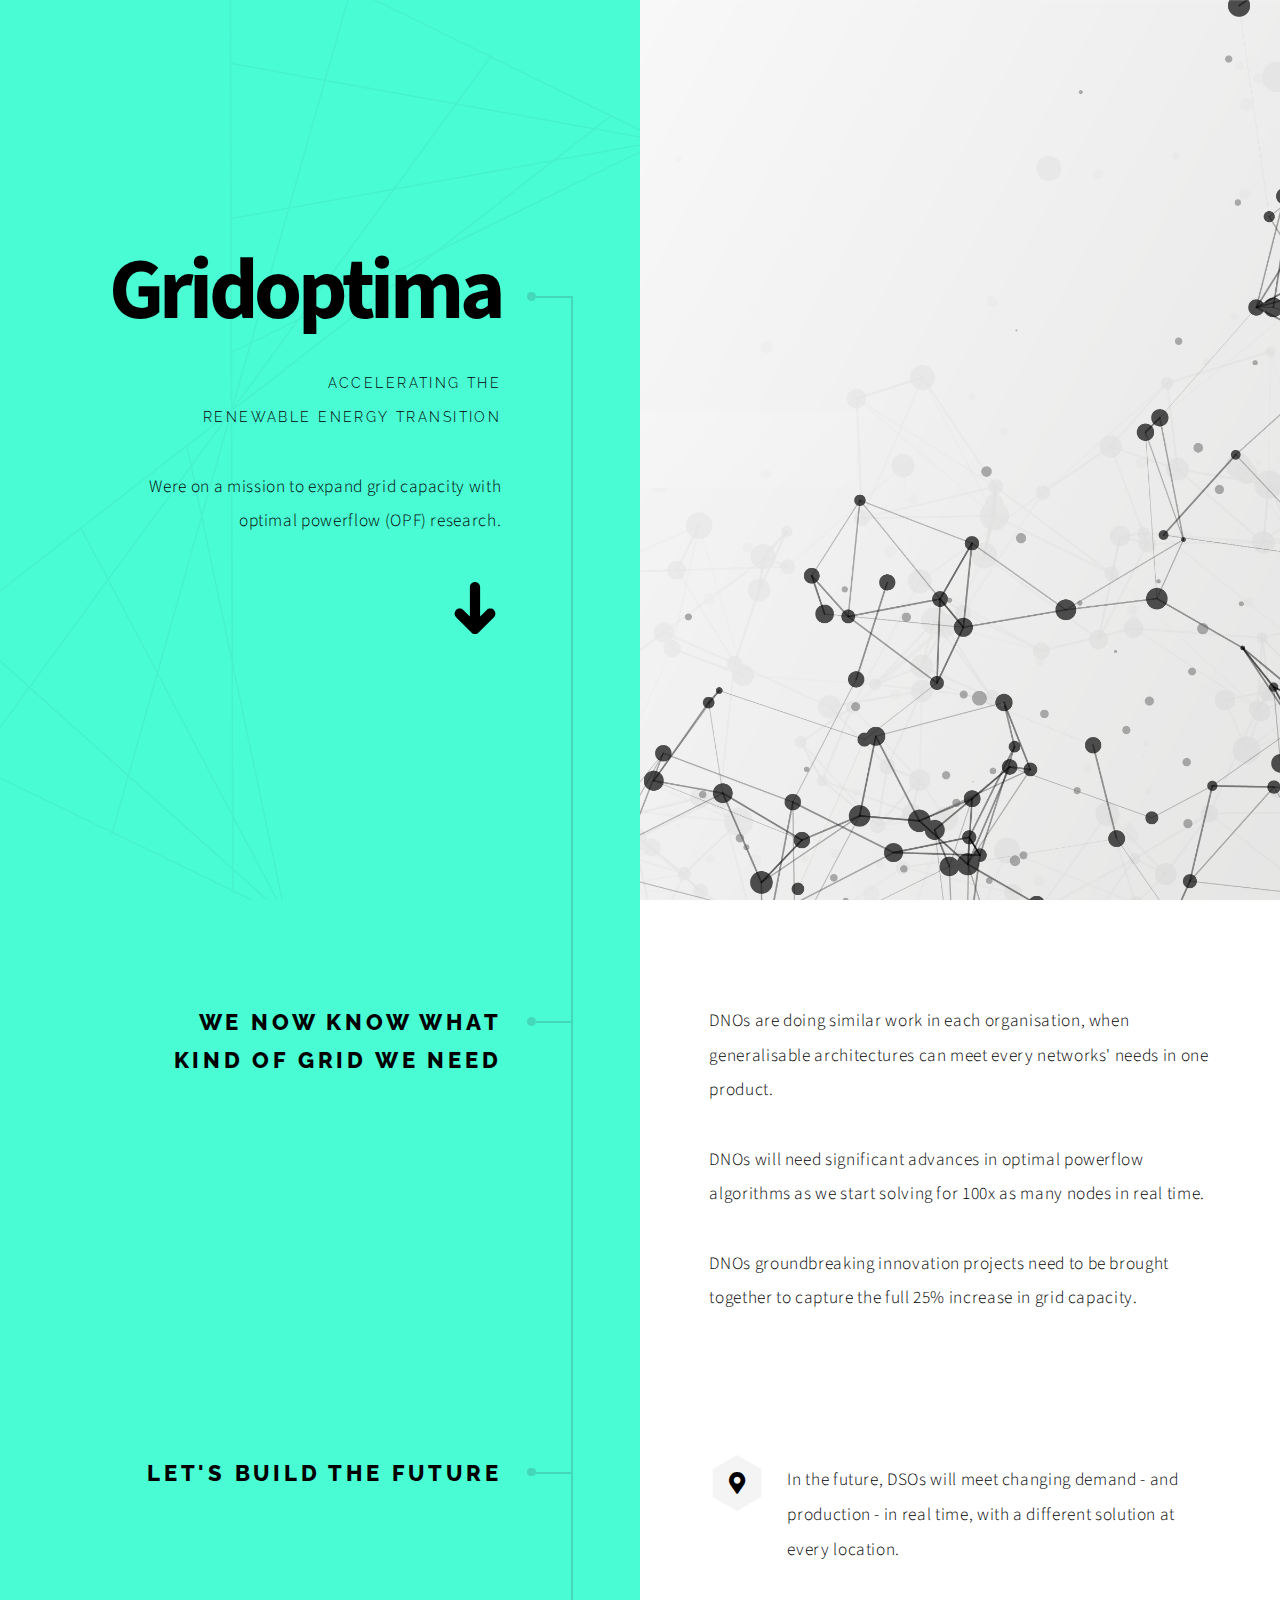
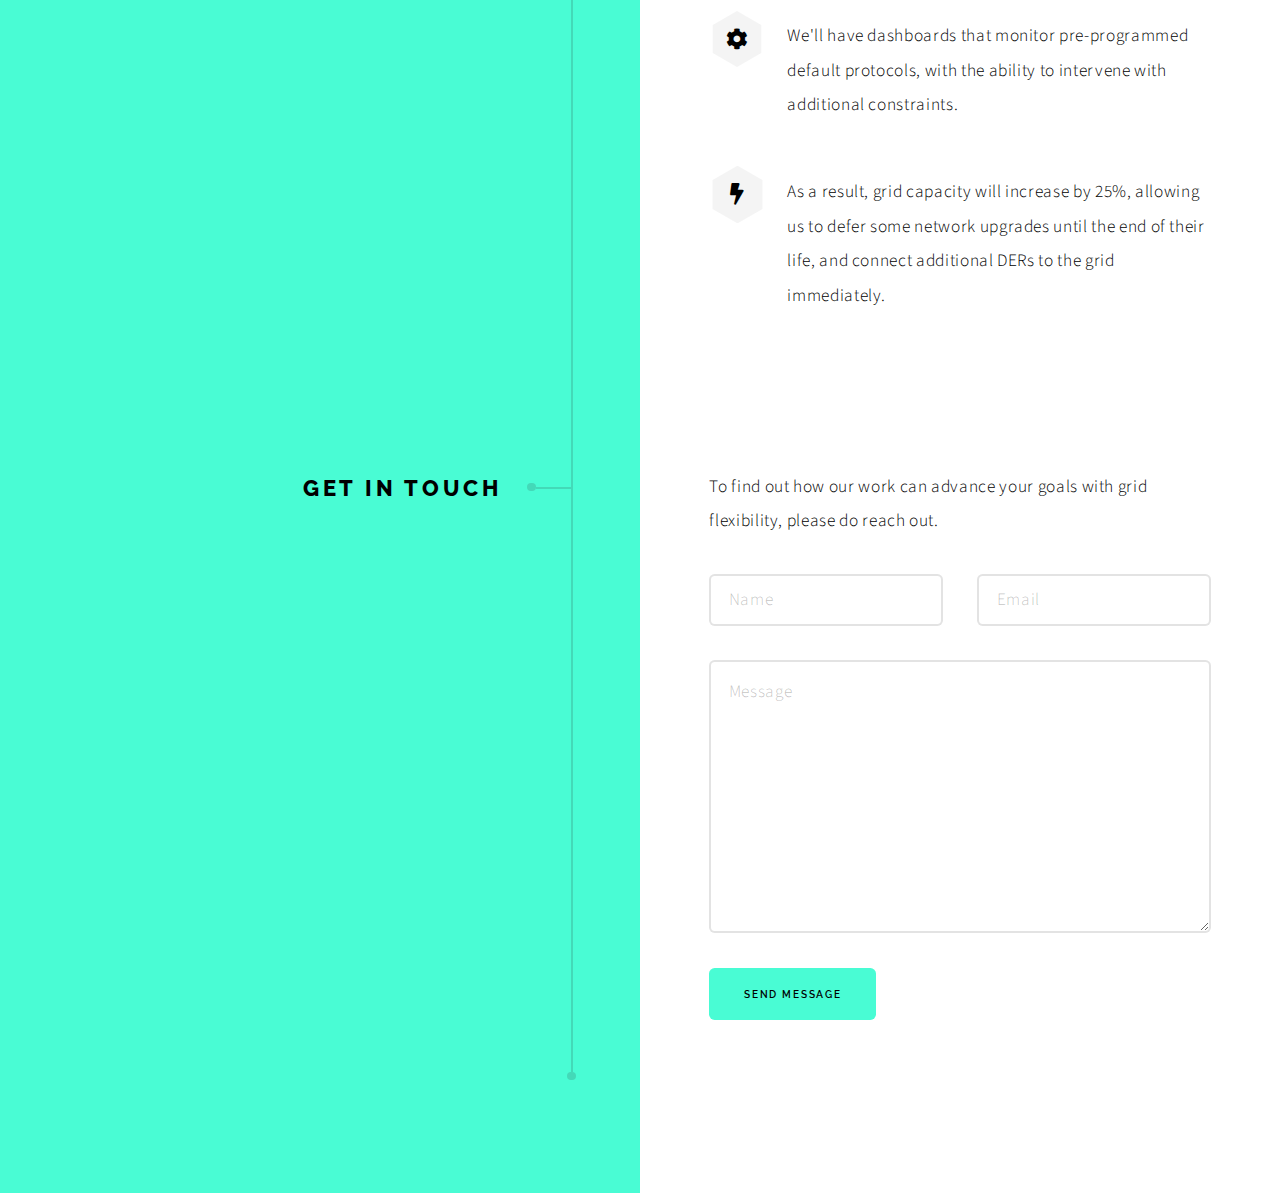
==== index.html @ 1d288859 "create the content" ====
<!DOCTYPE HTML>
<!--
	Paradigm Shift by HTML5 UP
	html5up.net | @ajlkn
	Free for personal and commercial use under the CCA 3.0 license (html5up.net/license)
-->
<html>
	<head>
		<title>Gridoptima</title>
		<meta charset="utf-8" />
		<meta name="viewport" content="width=device-width, initial-scale=1, user-scalable=no" />
		<meta name="description" content="" />
		<meta name="keywords" content="" />
		<link rel="stylesheet" href="assets/css/main.css" />
		<script type="text/javascript" src="https://livejs.com/live.js"></script>
	</head>
	<body class="is-preload">

		<!-- Wrapper -->
			<div id="wrapper">

				<!-- Intro -->
					<section class="intro">
						<header>
							<h1>Gridoptima   </h1>
							<p>Accelerating the <br/>renewable energy transition</p>
							<p>Were on a mission to expand grid capacity with optimal powerflow (OPF) research.</p>
							<ul class="actions">
								<li><a href="#first" class="arrow scrolly"><span class="label">Next</span></a></li>
							</ul>
						</header>
						<div class="content">
							<span class="image fill" data-position="center"><img src="images/header.jpg" alt="" /></span>
						</div>
					</section>

				<!-- Section -->
					<section id="first">
						<header>
							<h2>We now know what kind of grid we need</h2>
						</header>
						<div class="content">
							<p>DNOs are doing similar work in each organisation, when generalisable architectures can meet every networks' needs in one product.</p>
							<p>DNOs will need significant advances in optimal powerflow algorithms as we start solving for 100x as many nodes in real time.</p>
							<p>DNOs groundbreaking innovation projects need to be brought together to capture the full 25% increase in grid capacity.</p>
						</div>
					</section>

				<!-- Section -->
					<section>
						<header>
							<h2>Let's build the future</h2>
						</header>
						<div class="content">
							<ul class="feature-icons">
								<li class="icon solid fa-map-marker-alt" style="margin-top: 0px;">In the future, DSOs will meet changing demand - and production - in real time, with a different solution at every location.</li>
								<li class="icon solid fa-cog">We'll have dashboards that monitor pre-programmed default protocols, with the ability to intervene with additional constraints.</li>
								<li class="icon solid fa-bolt">As a result, grid capacity will increase by 25%, allowing us to defer some network upgrades until the end of their life, and connect additional DERs to the grid immediately.</li>
								
							</ul>
						</div>
					</section>

				

				<!-- Section -->
					<!-- <section>
						<header>
							<h2>Duis sed adpiscing veroeros amet</h2>
						</header>
						<div class="content">
							<p><strong>Proin tempus feugiat</strong> sed varius enim lorem ullamcorper dolore aliquam aenean ornare velit lacus, ac varius enim lorem ullamcorper dolore.</p>
							<ul class="actions">
								<li><a href="#" class="button primary large">Get Started</a></li>
								<li><a href="#" class="button large">Learn More</a></li>
							</ul>
						</div>
					</section> -->

				<!-- Elements -->
				<!--
					<section>
						<header>
							<h2>Elements</h2>
						</header>
						<div class="content">

							<section>
								<header>
									<h3>Text</h3>
								</header>
								<div class="content">
									<p>This is <b>bold</b> and this is <strong>strong</strong>. This is <i>italic</i> and this is <em>emphasized</em>.
									This is <sup>superscript</sup> text and this is <sub>subscript</sub> text.
									This is <u>underlined</u> and this is code: <code>for (;;) { ... }</code>. Finally, <a href="#">this is a link</a>.</p>
									<hr />
									<h2>Heading Level 2</h2>
									<h3>Heading Level 3</h3>
									<h4>Heading Level 4</h4>
									<h5>Heading Level 5</h5>
									<hr />
									<h5>Blockquote</h5>
									<blockquote>Fringilla nisl. Donec accumsan interdum nisi, quis tincidunt felis sagittis eget tempus euismod. Vestibulum ante ipsum primis in faucibus vestibulum. Blandit adipiscing eu felis iaculis volutpat ac adipiscing accumsan faucibus. Vestibulum ante ipsum primis in faucibus lorem ipsum dolor sit amet nullam adipiscing eu felis.</blockquote>
									<h5>Preformatted</h5>
									<pre><code>i = 0;

while (!deck.isInOrder()) {
  print 'Iteration ' + i;
  deck.shuffle();
  i++;
}

print 'Sorted in ' + i + ' iterations.';</code></pre>
								</div>
							</section>

							<section>
								<header>
									<h3>Lists</h3>
								</header>
								<div class="content">

									<h4>Unordered</h4>
									<ul>
										<li>Dolor pulvinar etiam.</li>
										<li>Sagittis adipiscing.</li>
										<li>Felis enim feugiat.</li>
									</ul>

									<h4>Alternate</h4>
									<ul class="alt">
										<li>Dolor pulvinar etiam.</li>
										<li>Sagittis adipiscing.</li>
										<li>Felis enim feugiat.</li>
									</ul>

									<h4>Ordered</h4>
									<ol>
										<li>Dolor pulvinar etiam.</li>
										<li>Etiam vel felis viverra.</li>
										<li>Felis enim feugiat.</li>
										<li>Dolor pulvinar etiam.</li>
										<li>Etiam vel felis lorem.</li>
										<li>Felis enim et feugiat.</li>
									</ol>
									<h4>Icons</h4>
									<ul class="icons">
										<li><a href="#" class="icon brands fa-twitter"><span class="label">Twitter</span></a></li>
										<li><a href="#" class="icon brands fa-facebook-f"><span class="label">Facebook</span></a></li>
										<li><a href="#" class="icon brands fa-instagram"><span class="label">Instagram</span></a></li>
										<li><a href="#" class="icon brands fa-github"><span class="label">Github</span></a></li>
									</ul>

									<h4>Actions</h4>
									<ul class="actions">
										<li><a href="#" class="button primary">Default</a></li>
										<li><a href="#" class="button">Default</a></li>
									</ul>
									<ul class="actions stacked">
										<li><a href="#" class="button primary">Default</a></li>
										<li><a href="#" class="button">Default</a></li>
									</ul>
								</div>
							</section>

							<section>
								<header>
									<h3>Table</h3>
								</header>
								<div class="content">
									<h4>Default</h4>
									<div class="table-wrapper">
										<table>
											<thead>
												<tr>
													<th>Name</th>
													<th>Description</th>
													<th>Price</th>
												</tr>
											</thead>
											<tbody>
												<tr>
													<td>Item One</td>
													<td>Ante turpis integer aliquet porttitor.</td>
													<td>29.99</td>
												</tr>
												<tr>
													<td>Item Two</td>
													<td>Vis ac commodo adipiscing arcu aliquet.</td>
													<td>19.99</td>
												</tr>
												<tr>
													<td>Item Three</td>
													<td> Morbi faucibus arcu accumsan lorem.</td>
													<td>29.99</td>
												</tr>
												<tr>
													<td>Item Four</td>
													<td>Vitae integer tempus condimentum.</td>
													<td>19.99</td>
												</tr>
												<tr>
													<td>Item Five</td>
													<td>Ante turpis integer aliquet porttitor.</td>
													<td>29.99</td>
												</tr>
											</tbody>
											<tfoot>
												<tr>
													<td colspan="2"></td>
													<td>100.00</td>
												</tr>
											</tfoot>
										</table>
									</div>

									<h4>Alternate</h4>
									<div class="table-wrapper">
										<table class="alt">
											<thead>
												<tr>
													<th>Name</th>
													<th>Description</th>
													<th>Price</th>
												</tr>
											</thead>
											<tbody>
												<tr>
													<td>Item One</td>
													<td>Ante turpis integer aliquet porttitor.</td>
													<td>29.99</td>
												</tr>
												<tr>
													<td>Item Two</td>
													<td>Vis ac commodo adipiscing arcu aliquet.</td>
													<td>19.99</td>
												</tr>
												<tr>
													<td>Item Three</td>
													<td> Morbi faucibus arcu accumsan lorem.</td>
													<td>29.99</td>
												</tr>
												<tr>
													<td>Item Four</td>
													<td>Vitae integer tempus condimentum.</td>
													<td>19.99</td>
												</tr>
												<tr>
													<td>Item Five</td>
													<td>Ante turpis integer aliquet porttitor.</td>
													<td>29.99</td>
												</tr>
											</tbody>
											<tfoot>
												<tr>
													<td colspan="2"></td>
													<td>100.00</td>
												</tr>
											</tfoot>
										</table>
									</div>
								</div>
							</section>

							<section>
								<header>
									<h3>Buttons</h3>
								</header>
								<div class="content">
									<ul class="actions">
										<li><a href="#" class="button primary">Primary</a></li>
										<li><a href="#" class="button">Default</a></li>
									</ul>
									<ul class="actions">
										<li><a href="#" class="button large">Large</a></li>
										<li><a href="#" class="button">Default</a></li>
										<li><a href="#" class="button small">Small</a></li>
									</ul>
									<ul class="actions">
										<li><a href="#" class="button primary icon solid fa-download">Icon</a></li>
										<li><a href="#" class="button icon solid fa-download">Icon</a></li>
									</ul>
									<ul class="actions">
										<li><span class="button primary disabled">Disabled</span></li>
										<li><span class="button disabled">Disabled</span></li>
									</ul>
								</div>
							</section>

							<section>
								<header>
									<h3>Form</h3>
								</header>
								<div class="content">
									<form method="post" action="#">
										<div class="fields">
											<div class="field half">
												<label for="demo-name">Name</label>
												<input type="text" name="demo-name" id="demo-name" value="" placeholder="Jane Doe" />
											</div>
											<div class="field half">
												<label for="demo-email">Email</label>
												<input type="email" name="demo-email" id="demo-email" value="" placeholder="jane@untitled.tld" />
											</div>
											<div class="field">
												<label for="demo-category">Category</label>
												<select name="demo-category" id="demo-category">
													<option value="">-</option>
													<option value="1">Manufacturing</option>
													<option value="1">Shipping</option>
													<option value="1">Administration</option>
													<option value="1">Human Resources</option>
												</select>
											</div>
											<div class="field half">
												<input type="radio" id="demo-priority-low" name="demo-priority" checked>
												<label for="demo-priority-low">Low</label>
											</div>
											<div class="field half">
												<input type="radio" id="demo-priority-high" name="demo-priority">
												<label for="demo-priority-high">High</label>
											</div>
											<div class="field half">
												<input type="checkbox" id="demo-copy" name="demo-copy">
												<label for="demo-copy">Email me a copy</label>
											</div>
											<div class="field half">
												<input type="checkbox" id="demo-human" name="demo-human" checked>
												<label for="demo-human">Not a robot</label>
											</div>
											<div class="field">
												<label for="demo-message">Message</label>
												<textarea name="demo-message" id="demo-message" placeholder="Enter your message" rows="6"></textarea>
											</div>
										</div>
										<ul class="actions">
											<li><input type="submit" value="Send Message" class="primary" /></li>
											<li><input type="reset" value="Reset" /></li>
										</ul>
									</form>
								</div>
							</section>

						</div>
					</section>
				-->

				<!-- Section -->
					<section>
						<header>
							<h2>Get in touch</h2>
						</header>
						<div class="content">
							<p>To find out how our work can advance your goals with grid flexibility, please do reach out.</p>
							<form>
								<div class="fields">
									<div class="field half">
										<input type="text" name="name" id="name" placeholder="Name" />
									</div>
									<div class="field half">
										<input type="email" name="email" id="email" placeholder="Email" />
									</div>
									<div class="field">
										<textarea name="message" id="message" placeholder="Message" rows="7"></textarea>
									</div>
								</div>
								<ul class="actions">
									<li><input type="submit" value="Send Message" class="button primary" /></li>
								</ul>
							</form>
						</div>
						<footer>
							<ul class="items">
								<!-- <li>
									<h3>Email</h3>
									<a href="mailto:jerome@gridoptima.co.uk">jerome@gridoptima.co.uk</a>
								</li> -->
								<li>
									<!-- <h3>Elsewhere</h3>
									<ul class="icons"> -->
										<!-- <li><a href="#" class="icon brands fa-twitter"><span class="label">Twitter</span></a></li>
										<li><a href="#" class="icon brands fa-facebook-f"><span class="label">Facebook</span></a></li>
										<li><a href="#" class="icon brands fa-instagram"><span class="label">Instagram</span></a></li> -->
										<!-- <li><a href="#" class="icon brands fa-linkedin-in"><span class="label">LinkedIn</span></a></li>
										<li><a href="#" class="icon brands fa-github"><span class="label">GitHub</span></a></li> -->
										<!-- <li><a href="#" class="icon brands fa-codepen"><span class="label">Codepen</span></a></li> -->
									</ul>
								</li>
							</ul>
						</footer>
					</section>

				<!-- Copyright -->
					<!-- <div class="copyright">&copy; Untitled. All rights reserved. Design: <a href="https://html5up.net">HTML5 UP</a>.</div> -->

			</div>

		<!-- Scripts -->
			<script src="assets/js/jquery.min.js"></script>
			<script src="assets/js/jquery.scrolly.min.js"></script>
			<script src="assets/js/browser.min.js"></script>
			<script src="assets/js/breakpoints.min.js"></script>
			<script src="assets/js/util.js"></script>
			<script src="assets/js/main.js"></script>

	</body>
</html>
---- assets/css/main.css ----
@import url(fontawesome-all.min.css);
@import url("https://fonts.googleapis.com/css?family=Source+Sans+Pro:300,600,700,300i,600i,700i|Raleway:600,800");

/*
	Paradigm Shift by HTML5 UP
	html5up.net | @ajlkn
	Free for personal and commercial use under the CCA 3.0 license (html5up.net/license)
*/

html, body, div, span, applet, object,
iframe, h1, h2, h3, h4, h5, h6, p, blockquote,
pre, a, abbr, acronym, address, big, cite,
code, del, dfn, em, img, ins, kbd, q, s, samp,
small, strike, strong, sub, sup, tt, var, b,
u, i, center, dl, dt, dd, ol, ul, li, fieldset,
form, label, legend, table, caption, tbody,
tfoot, thead, tr, th, td, article, aside,
canvas, details, embed, figure, figcaption,
footer, header, hgroup, menu, nav, output, ruby,
section, summary, time, mark, audio, video {
	margin: 0;
	padding: 0;
	border: 0;
	font-size: 100%;
	font: inherit;
	vertical-align: baseline;}

article, aside, details, figcaption, figure,
footer, header, hgroup, menu, nav, section {
	display: block;}

body {
	line-height: 1;
}

ol, ul {
	list-style: none;
}

blockquote, q {
	quotes: none;
}

	blockquote:before, blockquote:after, q:before, q:after {
		content: '';
		content: none;
	}

table {
	border-collapse: collapse;
	border-spacing: 0;
}

body {
	-webkit-text-size-adjust: none;
}

mark {
	background-color: transparent;
	color: inherit;
}

input::-moz-focus-inner {
	border: 0;
	padding: 0;
}

input, select, textarea {
	-moz-appearance: none;
	-webkit-appearance: none;
	-ms-appearance: none;
	appearance: none;
}

/* Basic */

	@-ms-viewport {
		width: device-width;
	}

	body {
		-ms-overflow-style: scrollbar;
	}

	@media screen and (max-width: 480px) {

		html, body {
			min-width: 320px;
		}

	}

	html {
		box-sizing: border-box;
	}

	*, *:before, *:after {
		box-sizing: inherit;
	}

	html {
		overflow-x: hidden;
	}

	body {
		background: #ffffff;
		overflow-x: hidden;
	}

		body.is-preload *, body.is-preload *:before, body.is-preload *:after {
			-moz-animation: none !important;
			-webkit-animation: none !important;
			-ms-animation: none !important;
			animation: none !important;
			-moz-transition: none !important;
			-webkit-transition: none !important;
			-ms-transition: none !important;
			transition: none !important;
		}

/* Typography */

	html {
		font-size: 18pt;
	}

		@media screen and (max-width: 1920px) {

			html {
				font-size: 13pt;
			}

		}

		@media screen and (max-width: 1152px) {

			html {
				font-size: 14pt;
			}

		}

		@media screen and (max-width: 736px) {

			html {
				font-size: 12pt;
			}

		}

		@media screen and (max-width: 480px) {

			html {
				font-size: 11pt;
			}

		}

	body {
		background-color: #ffffff;
		color: #000000;
	}

	body, input, select, textarea {
		color: #000000;
		font-family: "Source Sans Pro", Helvetica, sans-serif;
		font-size: 1rem;
		font-weight: 300;
		letter-spacing: 0.0375em;
		line-height: 2;
	}

	a {
		-moz-transition: border-bottom-color 0.25s ease-in-out;
		-webkit-transition: border-bottom-color 0.25s ease-in-out;
		-ms-transition: border-bottom-color 0.25s ease-in-out;
		transition: border-bottom-color 0.25s ease-in-out;
		text-decoration: none;
		color: #000000;
		border-bottom: dotted 1px;
	}

		a:hover {
			text-decoration: none;
			border-bottom-color: transparent;
		}

	strong, b {
		font-weight: 600;
		color: #000000;
	}

	em, i {
		font-style: italic;
	}

	p {
		margin: 0 0 2rem 0;
	}

	h1, h2, h3, h4, h5, h6 {
		color: #000000;
		font-family: "Raleway", Helvetica, sans-serif;
		font-weight: 600;
		letter-spacing: 0.175em;
		line-height: 1.75;
		margin: 0 0 1.5rem 0;
		text-transform: uppercase;
	}

		h1 a, h2 a, h3 a, h4 a, h5 a, h6 a {
			color: inherit;
			text-decoration: none;
		}

	h1 {
		font-family: "Source Sans Pro", Helvetica, sans-serif;
		font-size: 5rem;
		font-weight: 700;
		letter-spacing: -0.05em;
		line-height: 1.1;
		margin: 0 0 1.5rem 0;
		text-transform: none;
	}

	h2 {
		font-size: 1.25rem;
		font-weight: 800;
		margin: 0 0 2rem 0;
	}

	h3 {
		font-size: 0.875rem;
	}

	h4 {
		font-size: 0.875rem;
	}

	h5 {
		font-size: 0.75rem;
	}

	h6 {
		font-size: 0.625rem;
	}

	@media screen and (max-width: 736px) {

		h1 {
			font-size: 4.5rem;
			line-height: 1.1;
		}

		h2 {
			font-size: 1.25rem;
			line-height: 1.7;
		}

		h3 {
			font-size: 0.9rem;
		}

		h4 {
			font-size: 0.75rem;
		}

		h5 {
			font-size: 0.675rem;
		}

	}

	@media screen and (max-width: 360px) {

		h1 {
			font-size: 3.75rem;
		}

		h2 {
			font-size: 1.125rem;
		}

		h3 {
			font-size: 0.8rem;
		}

		h4 {
			font-size: 0.675rem;
		}

		h5 {
			font-size: 0.675rem;
		}

	}

	sub {
		font-size: 0.8rem;
		position: relative;
		top: 0.5rem;
	}

	sup {
		font-size: 0.8rem;
		position: relative;
		top: -0.5rem;
	}

	blockquote {
		border-left: solid 0.5rem rgba(144, 144, 144, 0.25);
		font-style: italic;
		margin: 0 0 2rem 0;
		padding: 1rem 0 1rem 2rem;
	}

	code {
		background: rgba(144, 144, 144, 0.1);
		border-radius: 0.325rem;
		font-family: "Courier New", monospace;
		font-size: 0.9rem;
		margin: 0 0.25rem;
		padding: 0.25rem 0.65rem;
	}

	pre {
		-webkit-overflow-scrolling: touch;
		font-family: "Courier New", monospace;
		font-size: 0.9rem;
		margin: 0 0 2rem 0;
		width: 100%;
	}

		pre code {
			display: block;
			line-height: 1.75;
			padding: 1rem 1.5rem;
			overflow-x: auto;
		}

	hr {
		border: 0;
		border-bottom: solid 2px rgba(144, 144, 144, 0.25);
		margin: 3rem 0;
	}

		hr.major {
			margin: 5rem 0;
		}

		@media screen and (max-width: 736px) {

			hr.major {
				margin: 3rem 0;
			}

		}

/* Row */

	.row {
		display: flex;
		flex-wrap: wrap;
		box-sizing: border-box;
		align-items: stretch;
	}

		.row > * {
			box-sizing: border-box;
		}

		.row.gtr-uniform > * > :last-child {
			margin-bottom: 0;
		}

		.row.aln-left {
			justify-content: flex-start;
		}

		.row.aln-center {
			justify-content: center;
		}

		.row.aln-right {
			justify-content: flex-end;
		}

		.row.aln-top {
			align-items: flex-start;
		}

		.row.aln-middle {
			align-items: center;
		}

		.row.aln-bottom {
			align-items: flex-end;
		}

		.row > .imp {
			order: -1;
		}

		.row > .col-1 {
			width: 8.33333%;
		}

		.row > .off-1 {
			margin-left: 8.33333%;
		}

		.row > .col-2 {
			width: 16.66667%;
		}

		.row > .off-2 {
			margin-left: 16.66667%;
		}

		.row > .col-3 {
			width: 25%;
		}

		.row > .off-3 {
			margin-left: 25%;
		}

		.row > .col-4 {
			width: 33.33333%;
		}

		.row > .off-4 {
			margin-left: 33.33333%;
		}

		.row > .col-5 {
			width: 41.66667%;
		}

		.row > .off-5 {
			margin-left: 41.66667%;
		}

		.row > .col-6 {
			width: 50%;
		}

		.row > .off-6 {
			margin-left: 50%;
		}

		.row > .col-7 {
			width: 58.33333%;
		}

		.row > .off-7 {
			margin-left: 58.33333%;
		}

		.row > .col-8 {
			width: 66.66667%;
		}

		.row > .off-8 {
			margin-left: 66.66667%;
		}

		.row > .col-9 {
			width: 75%;
		}

		.row > .off-9 {
			margin-left: 75%;
		}

		.row > .col-10 {
			width: 83.33333%;
		}

		.row > .off-10 {
			margin-left: 83.33333%;
		}

		.row > .col-11 {
			width: 91.66667%;
		}

		.row > .off-11 {
			margin-left: 91.66667%;
		}

		.row > .col-12 {
			width: 100%;
		}

		.row > .off-12 {
			margin-left: 100%;
		}

		.row.gtr-0 {
			margin-top: 0;
			margin-left: 0rem;
		}

			.row.gtr-0 > * {
				padding: 0 0 0 0rem;
			}

			.row.gtr-0.gtr-uniform {
				margin-top: 0rem;
			}

				.row.gtr-0.gtr-uniform > * {
					padding-top: 0rem;
				}

		.row.gtr-25 {
			margin-top: 0;
			margin-left: -0.5rem;
		}

			.row.gtr-25 > * {
				padding: 0 0 0 0.5rem;
			}

			.row.gtr-25.gtr-uniform {
				margin-top: -0.5rem;
			}

				.row.gtr-25.gtr-uniform > * {
					padding-top: 0.5rem;
				}

		.row.gtr-50 {
			margin-top: 0;
			margin-left: -1rem;
		}

			.row.gtr-50 > * {
				padding: 0 0 0 1rem;
			}

			.row.gtr-50.gtr-uniform {
				margin-top: -1rem;
			}

				.row.gtr-50.gtr-uniform > * {
					padding-top: 1rem;
				}

		.row {
			margin-top: 0;
			margin-left: -2rem;
		}

			.row > * {
				padding: 0 0 0 2rem;
			}

			.row.gtr-uniform {
				margin-top: -2rem;
			}

				.row.gtr-uniform > * {
					padding-top: 2rem;
				}

		.row.gtr-150 {
			margin-top: 0;
			margin-left: -3rem;
		}

			.row.gtr-150 > * {
				padding: 0 0 0 3rem;
			}

			.row.gtr-150.gtr-uniform {
				margin-top: -3rem;
			}

				.row.gtr-150.gtr-uniform > * {
					padding-top: 3rem;
				}

		.row.gtr-200 {
			margin-top: 0;
			margin-left: -4rem;
		}

			.row.gtr-200 > * {
				padding: 0 0 0 4rem;
			}

			.row.gtr-200.gtr-uniform {
				margin-top: -4rem;
			}

				.row.gtr-200.gtr-uniform > * {
					padding-top: 4rem;
				}

		@media screen and (max-width: 1920px) {

			.row {
				display: flex;
				flex-wrap: wrap;
				box-sizing: border-box;
				align-items: stretch;
			}

				.row > * {
					box-sizing: border-box;
				}

				.row.gtr-uniform > * > :last-child {
					margin-bottom: 0;
				}

				.row.aln-left {
					justify-content: flex-start;
				}

				.row.aln-center {
					justify-content: center;
				}

				.row.aln-right {
					justify-content: flex-end;
				}

				.row.aln-top {
					align-items: flex-start;
				}

				.row.aln-middle {
					align-items: center;
				}

				.row.aln-bottom {
					align-items: flex-end;
				}

				.row > .imp-xlarge {
					order: -1;
				}

				.row > .col-1-xlarge {
					width: 8.33333%;
				}

				.row > .off-1-xlarge {
					margin-left: 8.33333%;
				}

				.row > .col-2-xlarge {
					width: 16.66667%;
				}

				.row > .off-2-xlarge {
					margin-left: 16.66667%;
				}

				.row > .col-3-xlarge {
					width: 25%;
				}

				.row > .off-3-xlarge {
					margin-left: 25%;
				}

				.row > .col-4-xlarge {
					width: 33.33333%;
				}

				.row > .off-4-xlarge {
					margin-left: 33.33333%;
				}

				.row > .col-5-xlarge {
					width: 41.66667%;
				}

				.row > .off-5-xlarge {
					margin-left: 41.66667%;
				}

				.row > .col-6-xlarge {
					width: 50%;
				}

				.row > .off-6-xlarge {
					margin-left: 50%;
				}

				.row > .col-7-xlarge {
					width: 58.33333%;
				}

				.row > .off-7-xlarge {
					margin-left: 58.33333%;
				}

				.row > .col-8-xlarge {
					width: 66.66667%;
				}

				.row > .off-8-xlarge {
					margin-left: 66.66667%;
				}

				.row > .col-9-xlarge {
					width: 75%;
				}

				.row > .off-9-xlarge {
					margin-left: 75%;
				}

				.row > .col-10-xlarge {
					width: 83.33333%;
				}

				.row > .off-10-xlarge {
					margin-left: 83.33333%;
				}

				.row > .col-11-xlarge {
					width: 91.66667%;
				}

				.row > .off-11-xlarge {
					margin-left: 91.66667%;
				}

				.row > .col-12-xlarge {
					width: 100%;
				}

				.row > .off-12-xlarge {
					margin-left: 100%;
				}

				.row.gtr-0 {
					margin-top: 0;
					margin-left: 0rem;
				}

					.row.gtr-0 > * {
						padding: 0 0 0 0rem;
					}

					.row.gtr-0.gtr-uniform {
						margin-top: 0rem;
					}

						.row.gtr-0.gtr-uniform > * {
							padding-top: 0rem;
						}

				.row.gtr-25 {
					margin-top: 0;
					margin-left: -0.5rem;
				}

					.row.gtr-25 > * {
						padding: 0 0 0 0.5rem;
					}

					.row.gtr-25.gtr-uniform {
						margin-top: -0.5rem;
					}

						.row.gtr-25.gtr-uniform > * {
							padding-top: 0.5rem;
						}

				.row.gtr-50 {
					margin-top: 0;
					margin-left: -1rem;
				}

					.row.gtr-50 > * {
						padding: 0 0 0 1rem;
					}

					.row.gtr-50.gtr-uniform {
						margin-top: -1rem;
					}

						.row.gtr-50.gtr-uniform > * {
							padding-top: 1rem;
						}

				.row {
					margin-top: 0;
					margin-left: -2rem;
				}

					.row > * {
						padding: 0 0 0 2rem;
					}

					.row.gtr-uniform {
						margin-top: -2rem;
					}

						.row.gtr-uniform > * {
							padding-top: 2rem;
						}

				.row.gtr-150 {
					margin-top: 0;
					margin-left: -3rem;
				}

					.row.gtr-150 > * {
						padding: 0 0 0 3rem;
					}

					.row.gtr-150.gtr-uniform {
						margin-top: -3rem;
					}

						.row.gtr-150.gtr-uniform > * {
							padding-top: 3rem;
						}

				.row.gtr-200 {
					margin-top: 0;
					margin-left: -4rem;
				}

					.row.gtr-200 > * {
						padding: 0 0 0 4rem;
					}

					.row.gtr-200.gtr-uniform {
						margin-top: -4rem;
					}

						.row.gtr-200.gtr-uniform > * {
							padding-top: 4rem;
						}

		}

		@media screen and (max-width: 1280px) {

			.row {
				display: flex;
				flex-wrap: wrap;
				box-sizing: border-box;
				align-items: stretch;
			}

				.row > * {
					box-sizing: border-box;
				}

				.row.gtr-uniform > * > :last-child {
					margin-bottom: 0;
				}

				.row.aln-left {
					justify-content: flex-start;
				}

				.row.aln-center {
					justify-content: center;
				}

				.row.aln-right {
					justify-content: flex-end;
				}

				.row.aln-top {
					align-items: flex-start;
				}

				.row.aln-middle {
					align-items: center;
				}

				.row.aln-bottom {
					align-items: flex-end;
				}

				.row > .imp-large {
					order: -1;
				}

				.row > .col-1-large {
					width: 8.33333%;
				}

				.row > .off-1-large {
					margin-left: 8.33333%;
				}

				.row > .col-2-large {
					width: 16.66667%;
				}

				.row > .off-2-large {
					margin-left: 16.66667%;
				}

				.row > .col-3-large {
					width: 25%;
				}

				.row > .off-3-large {
					margin-left: 25%;
				}

				.row > .col-4-large {
					width: 33.33333%;
				}

				.row > .off-4-large {
					margin-left: 33.33333%;
				}

				.row > .col-5-large {
					width: 41.66667%;
				}

				.row > .off-5-large {
					margin-left: 41.66667%;
				}

				.row > .col-6-large {
					width: 50%;
				}

				.row > .off-6-large {
					margin-left: 50%;
				}

				.row > .col-7-large {
					width: 58.33333%;
				}

				.row > .off-7-large {
					margin-left: 58.33333%;
				}

				.row > .col-8-large {
					width: 66.66667%;
				}

				.row > .off-8-large {
					margin-left: 66.66667%;
				}

				.row > .col-9-large {
					width: 75%;
				}

				.row > .off-9-large {
					margin-left: 75%;
				}

				.row > .col-10-large {
					width: 83.33333%;
				}

				.row > .off-10-large {
					margin-left: 83.33333%;
				}

				.row > .col-11-large {
					width: 91.66667%;
				}

				.row > .off-11-large {
					margin-left: 91.66667%;
				}

				.row > .col-12-large {
					width: 100%;
				}

				.row > .off-12-large {
					margin-left: 100%;
				}

				.row.gtr-0 {
					margin-top: 0;
					margin-left: 0rem;
				}

					.row.gtr-0 > * {
						padding: 0 0 0 0rem;
					}

					.row.gtr-0.gtr-uniform {
						margin-top: 0rem;
					}

						.row.gtr-0.gtr-uniform > * {
							padding-top: 0rem;
						}

				.row.gtr-25 {
					margin-top: 0;
					margin-left: -0.375rem;
				}

					.row.gtr-25 > * {
						padding: 0 0 0 0.375rem;
					}

					.row.gtr-25.gtr-uniform {
						margin-top: -0.375rem;
					}

						.row.gtr-25.gtr-uniform > * {
							padding-top: 0.375rem;
						}

				.row.gtr-50 {
					margin-top: 0;
					margin-left: -0.75rem;
				}

					.row.gtr-50 > * {
						padding: 0 0 0 0.75rem;
					}

					.row.gtr-50.gtr-uniform {
						margin-top: -0.75rem;
					}

						.row.gtr-50.gtr-uniform > * {
							padding-top: 0.75rem;
						}

				.row {
					margin-top: 0;
					margin-left: -1.5rem;
				}

					.row > * {
						padding: 0 0 0 1.5rem;
					}

					.row.gtr-uniform {
						margin-top: -1.5rem;
					}

						.row.gtr-uniform > * {
							padding-top: 1.5rem;
						}

				.row.gtr-150 {
					margin-top: 0;
					margin-left: -2.25rem;
				}

					.row.gtr-150 > * {
						padding: 0 0 0 2.25rem;
					}

					.row.gtr-150.gtr-uniform {
						margin-top: -2.25rem;
					}

						.row.gtr-150.gtr-uniform > * {
							padding-top: 2.25rem;
						}

				.row.gtr-200 {
					margin-top: 0;
					margin-left: -3rem;
				}

					.row.gtr-200 > * {
						padding: 0 0 0 3rem;
					}

					.row.gtr-200.gtr-uniform {
						margin-top: -3rem;
					}

						.row.gtr-200.gtr-uniform > * {
							padding-top: 3rem;
						}

		}

		@media screen and (max-width: 1152px) {

			.row {
				display: flex;
				flex-wrap: wrap;
				box-sizing: border-box;
				align-items: stretch;
			}

				.row > * {
					box-sizing: border-box;
				}

				.row.gtr-uniform > * > :last-child {
					margin-bottom: 0;
				}

				.row.aln-left {
					justify-content: flex-start;
				}

				.row.aln-center {
					justify-content: center;
				}

				.row.aln-right {
					justify-content: flex-end;
				}

				.row.aln-top {
					align-items: flex-start;
				}

				.row.aln-middle {
					align-items: center;
				}

				.row.aln-bottom {
					align-items: flex-end;
				}

				.row > .imp-medium {
					order: -1;
				}

				.row > .col-1-medium {
					width: 8.33333%;
				}

				.row > .off-1-medium {
					margin-left: 8.33333%;
				}

				.row > .col-2-medium {
					width: 16.66667%;
				}

				.row > .off-2-medium {
					margin-left: 16.66667%;
				}

				.row > .col-3-medium {
					width: 25%;
				}

				.row > .off-3-medium {
					margin-left: 25%;
				}

				.row > .col-4-medium {
					width: 33.33333%;
				}

				.row > .off-4-medium {
					margin-left: 33.33333%;
				}

				.row > .col-5-medium {
					width: 41.66667%;
				}

				.row > .off-5-medium {
					margin-left: 41.66667%;
				}

				.row > .col-6-medium {
					width: 50%;
				}

				.row > .off-6-medium {
					margin-left: 50%;
				}

				.row > .col-7-medium {
					width: 58.33333%;
				}

				.row > .off-7-medium {
					margin-left: 58.33333%;
				}

				.row > .col-8-medium {
					width: 66.66667%;
				}

				.row > .off-8-medium {
					margin-left: 66.66667%;
				}

				.row > .col-9-medium {
					width: 75%;
				}

				.row > .off-9-medium {
					margin-left: 75%;
				}

				.row > .col-10-medium {
					width: 83.33333%;
				}

				.row > .off-10-medium {
					margin-left: 83.33333%;
				}

				.row > .col-11-medium {
					width: 91.66667%;
				}

				.row > .off-11-medium {
					margin-left: 91.66667%;
				}

				.row > .col-12-medium {
					width: 100%;
				}

				.row > .off-12-medium {
					margin-left: 100%;
				}

				.row.gtr-0 {
					margin-top: 0;
					margin-left: 0rem;
				}

					.row.gtr-0 > * {
						padding: 0 0 0 0rem;
					}

					.row.gtr-0.gtr-uniform {
						margin-top: 0rem;
					}

						.row.gtr-0.gtr-uniform > * {
							padding-top: 0rem;
						}

				.row.gtr-25 {
					margin-top: 0;
					margin-left: -0.375rem;
				}

					.row.gtr-25 > * {
						padding: 0 0 0 0.375rem;
					}

					.row.gtr-25.gtr-uniform {
						margin-top: -0.375rem;
					}

						.row.gtr-25.gtr-uniform > * {
							padding-top: 0.375rem;
						}

				.row.gtr-50 {
					margin-top: 0;
					margin-left: -0.75rem;
				}

					.row.gtr-50 > * {
						padding: 0 0 0 0.75rem;
					}

					.row.gtr-50.gtr-uniform {
						margin-top: -0.75rem;
					}

						.row.gtr-50.gtr-uniform > * {
							padding-top: 0.75rem;
						}

				.row {
					margin-top: 0;
					margin-left: -1.5rem;
				}

					.row > * {
						padding: 0 0 0 1.5rem;
					}

					.row.gtr-uniform {
						margin-top: -1.5rem;
					}

						.row.gtr-uniform > * {
							padding-top: 1.5rem;
						}

				.row.gtr-150 {
					margin-top: 0;
					margin-left: -2.25rem;
				}

					.row.gtr-150 > * {
						padding: 0 0 0 2.25rem;
					}

					.row.gtr-150.gtr-uniform {
						margin-top: -2.25rem;
					}

						.row.gtr-150.gtr-uniform > * {
							padding-top: 2.25rem;
						}

				.row.gtr-200 {
					margin-top: 0;
					margin-left: -3rem;
				}

					.row.gtr-200 > * {
						padding: 0 0 0 3rem;
					}

					.row.gtr-200.gtr-uniform {
						margin-top: -3rem;
					}

						.row.gtr-200.gtr-uniform > * {
							padding-top: 3rem;
						}

		}

		@media screen and (max-width: 736px) {

			.row {
				display: flex;
				flex-wrap: wrap;
				box-sizing: border-box;
				align-items: stretch;
			}

				.row > * {
					box-sizing: border-box;
				}

				.row.gtr-uniform > * > :last-child {
					margin-bottom: 0;
				}

				.row.aln-left {
					justify-content: flex-start;
				}

				.row.aln-center {
					justify-content: center;
				}

				.row.aln-right {
					justify-content: flex-end;
				}

				.row.aln-top {
					align-items: flex-start;
				}

				.row.aln-middle {
					align-items: center;
				}

				.row.aln-bottom {
					align-items: flex-end;
				}

				.row > .imp-small {
					order: -1;
				}

				.row > .col-1-small {
					width: 8.33333%;
				}

				.row > .off-1-small {
					margin-left: 8.33333%;
				}

				.row > .col-2-small {
					width: 16.66667%;
				}

				.row > .off-2-small {
					margin-left: 16.66667%;
				}

				.row > .col-3-small {
					width: 25%;
				}

				.row > .off-3-small {
					margin-left: 25%;
				}

				.row > .col-4-small {
					width: 33.33333%;
				}

				.row > .off-4-small {
					margin-left: 33.33333%;
				}

				.row > .col-5-small {
					width: 41.66667%;
				}

				.row > .off-5-small {
					margin-left: 41.66667%;
				}

				.row > .col-6-small {
					width: 50%;
				}

				.row > .off-6-small {
					margin-left: 50%;
				}

				.row > .col-7-small {
					width: 58.33333%;
				}

				.row > .off-7-small {
					margin-left: 58.33333%;
				}

				.row > .col-8-small {
					width: 66.66667%;
				}

				.row > .off-8-small {
					margin-left: 66.66667%;
				}

				.row > .col-9-small {
					width: 75%;
				}

				.row > .off-9-small {
					margin-left: 75%;
				}

				.row > .col-10-small {
					width: 83.33333%;
				}

				.row > .off-10-small {
					margin-left: 83.33333%;
				}

				.row > .col-11-small {
					width: 91.66667%;
				}

				.row > .off-11-small {
					margin-left: 91.66667%;
				}

				.row > .col-12-small {
					width: 100%;
				}

				.row > .off-12-small {
					margin-left: 100%;
				}

				.row.gtr-0 {
					margin-top: 0;
					margin-left: 0rem;
				}

					.row.gtr-0 > * {
						padding: 0 0 0 0rem;
					}

					.row.gtr-0.gtr-uniform {
						margin-top: 0rem;
					}

						.row.gtr-0.gtr-uniform > * {
							padding-top: 0rem;
						}

				.row.gtr-25 {
					margin-top: 0;
					margin-left: -0.3125rem;
				}

					.row.gtr-25 > * {
						padding: 0 0 0 0.3125rem;
					}

					.row.gtr-25.gtr-uniform {
						margin-top: -0.3125rem;
					}

						.row.gtr-25.gtr-uniform > * {
							padding-top: 0.3125rem;
						}

				.row.gtr-50 {
					margin-top: 0;
					margin-left: -0.625rem;
				}

					.row.gtr-50 > * {
						padding: 0 0 0 0.625rem;
					}

					.row.gtr-50.gtr-uniform {
						margin-top: -0.625rem;
					}

						.row.gtr-50.gtr-uniform > * {
							padding-top: 0.625rem;
						}

				.row {
					margin-top: 0;
					margin-left: -1.25rem;
				}

					.row > * {
						padding: 0 0 0 1.25rem;
					}

					.row.gtr-uniform {
						margin-top: -1.25rem;
					}

						.row.gtr-uniform > * {
							padding-top: 1.25rem;
						}

				.row.gtr-150 {
					margin-top: 0;
					margin-left: -1.875rem;
				}

					.row.gtr-150 > * {
						padding: 0 0 0 1.875rem;
					}

					.row.gtr-150.gtr-uniform {
						margin-top: -1.875rem;
					}

						.row.gtr-150.gtr-uniform > * {
							padding-top: 1.875rem;
						}

				.row.gtr-200 {
					margin-top: 0;
					margin-left: -2.5rem;
				}

					.row.gtr-200 > * {
						padding: 0 0 0 2.5rem;
					}

					.row.gtr-200.gtr-uniform {
						margin-top: -2.5rem;
					}

						.row.gtr-200.gtr-uniform > * {
							padding-top: 2.5rem;
						}

		}

		@media screen and (max-width: 480px) {

			.row {
				display: flex;
				flex-wrap: wrap;
				box-sizing: border-box;
				align-items: stretch;
			}

				.row > * {
					box-sizing: border-box;
				}

				.row.gtr-uniform > * > :last-child {
					margin-bottom: 0;
				}

				.row.aln-left {
					justify-content: flex-start;
				}

				.row.aln-center {
					justify-content: center;
				}

				.row.aln-right {
					justify-content: flex-end;
				}

				.row.aln-top {
					align-items: flex-start;
				}

				.row.aln-middle {
					align-items: center;
				}

				.row.aln-bottom {
					align-items: flex-end;
				}

				.row > .imp-xsmall {
					order: -1;
				}

				.row > .col-1-xsmall {
					width: 8.33333%;
				}

				.row > .off-1-xsmall {
					margin-left: 8.33333%;
				}

				.row > .col-2-xsmall {
					width: 16.66667%;
				}

				.row > .off-2-xsmall {
					margin-left: 16.66667%;
				}

				.row > .col-3-xsmall {
					width: 25%;
				}

				.row > .off-3-xsmall {
					margin-left: 25%;
				}

				.row > .col-4-xsmall {
					width: 33.33333%;
				}

				.row > .off-4-xsmall {
					margin-left: 33.33333%;
				}

				.row > .col-5-xsmall {
					width: 41.66667%;
				}

				.row > .off-5-xsmall {
					margin-left: 41.66667%;
				}

				.row > .col-6-xsmall {
					width: 50%;
				}

				.row > .off-6-xsmall {
					margin-left: 50%;
				}

				.row > .col-7-xsmall {
					width: 58.33333%;
				}

				.row > .off-7-xsmall {
					margin-left: 58.33333%;
				}

				.row > .col-8-xsmall {
					width: 66.66667%;
				}

				.row > .off-8-xsmall {
					margin-left: 66.66667%;
				}

				.row > .col-9-xsmall {
					width: 75%;
				}

				.row > .off-9-xsmall {
					margin-left: 75%;
				}

				.row > .col-10-xsmall {
					width: 83.33333%;
				}

				.row > .off-10-xsmall {
					margin-left: 83.33333%;
				}

				.row > .col-11-xsmall {
					width: 91.66667%;
				}

				.row > .off-11-xsmall {
					margin-left: 91.66667%;
				}

				.row > .col-12-xsmall {
					width: 100%;
				}

				.row > .off-12-xsmall {
					margin-left: 100%;
				}

				.row.gtr-0 {
					margin-top: 0;
					margin-left: 0rem;
				}

					.row.gtr-0 > * {
						padding: 0 0 0 0rem;
					}

					.row.gtr-0.gtr-uniform {
						margin-top: 0rem;
					}

						.row.gtr-0.gtr-uniform > * {
							padding-top: 0rem;
						}

				.row.gtr-25 {
					margin-top: 0;
					margin-left: -0.3125rem;
				}

					.row.gtr-25 > * {
						padding: 0 0 0 0.3125rem;
					}

					.row.gtr-25.gtr-uniform {
						margin-top: -0.3125rem;
					}

						.row.gtr-25.gtr-uniform > * {
							padding-top: 0.3125rem;
						}

				.row.gtr-50 {
					margin-top: 0;
					margin-left: -0.625rem;
				}

					.row.gtr-50 > * {
						padding: 0 0 0 0.625rem;
					}

					.row.gtr-50.gtr-uniform {
						margin-top: -0.625rem;
					}

						.row.gtr-50.gtr-uniform > * {
							padding-top: 0.625rem;
						}

				.row {
					margin-top: 0;
					margin-left: -1.25rem;
				}

					.row > * {
						padding: 0 0 0 1.25rem;
					}

					.row.gtr-uniform {
						margin-top: -1.25rem;
					}

						.row.gtr-uniform > * {
							padding-top: 1.25rem;
						}

				.row.gtr-150 {
					margin-top: 0;
					margin-left: -1.875rem;
				}

					.row.gtr-150 > * {
						padding: 0 0 0 1.875rem;
					}

					.row.gtr-150.gtr-uniform {
						margin-top: -1.875rem;
					}

						.row.gtr-150.gtr-uniform > * {
							padding-top: 1.875rem;
						}

				.row.gtr-200 {
					margin-top: 0;
					margin-left: -2.5rem;
				}

					.row.gtr-200 > * {
						padding: 0 0 0 2.5rem;
					}

					.row.gtr-200.gtr-uniform {
						margin-top: -2.5rem;
					}

						.row.gtr-200.gtr-uniform > * {
							padding-top: 2.5rem;
						}

		}

/* Box */

	.box {
		border: solid 2px rgba(144, 144, 144, 0.25);
		border-radius: 0.325rem;
		margin-bottom: 2rem;
		padding: 1.5rem;
	}

		.box > :last-child {
			margin-bottom: 0;
		}

		.box.alt {
			border: 0;
			border-radius: 0;
			padding: 0;
		}

/* Button */

	input[type="submit"],
	input[type="reset"],
	input[type="button"],
	button,
	.button {
		-moz-appearance: none;
		-webkit-appearance: none;
		-ms-appearance: none;
		appearance: none;
		-moz-transition: background-color 0.25s ease-in-out, box-shadow 0.25s ease-in-out, color 0.25s ease-in-out;
		-webkit-transition: background-color 0.25s ease-in-out, box-shadow 0.25s ease-in-out, color 0.25s ease-in-out;
		-ms-transition: background-color 0.25s ease-in-out, box-shadow 0.25s ease-in-out, color 0.25s ease-in-out;
		transition: background-color 0.25s ease-in-out, box-shadow 0.25s ease-in-out, color 0.25s ease-in-out;
		background-color: transparent;
		border-radius: 0.325rem;
		border: 0;
		box-shadow: inset 0 0 0 2px rgba(144, 144, 144, 0.25);
		color: #000000 !important;
		cursor: pointer;
		display: inline-block;
		font-family: "Raleway", Helvetica, sans-serif;
		font-size: 0.6rem;
		font-weight: 600;
		height: 3rem;
		letter-spacing: 0.175em;
		line-height: 3rem;
		padding: 0 2rem;
		text-align: center;
		text-decoration: none;
		text-transform: uppercase;
		white-space: nowrap;
	}

		input[type="submit"]:hover,
		input[type="reset"]:hover,
		input[type="button"]:hover,
		button:hover,
		.button:hover {
			box-shadow: inset 0 0 0 2px #2ee4bb;
			color: #2ee4bb !important;
		}

		input[type="submit"]:active,
		input[type="reset"]:active,
		input[type="button"]:active,
		button:active,
		.button:active {
			background-color: rgba(73, 252, 212, 0.25);
			box-shadow: inset 0 0 0 2px #2ee4bb;
			color: #2ee4bb !important;
		}

		input[type="submit"].small,
		input[type="reset"].small,
		input[type="button"].small,
		button.small,
		.button.small {
			font-size: 0.5rem;
			height: 2.25rem;
			line-height: 2.25rem;
			padding: 0 1.25rem;
		}

		input[type="submit"].large,
		input[type="reset"].large,
		input[type="button"].large,
		button.large,
		.button.large {
			font-size: 0.7rem;
			height: 3.2625rem;
			line-height: 3.2625rem;
			padding: 0 3.25rem;
		}

		input[type="submit"].wide,
		input[type="reset"].wide,
		input[type="button"].wide,
		button.wide,
		.button.wide {
			min-width: 13rem;
		}

		input[type="submit"].icon:before,
		input[type="reset"].icon:before,
		input[type="button"].icon:before,
		button.icon:before,
		.button.icon:before {
			margin-right: 0.5rem;
		}

		input[type="submit"].fit,
		input[type="reset"].fit,
		input[type="button"].fit,
		button.fit,
		.button.fit {
			width: 100%;
		}

		input[type="submit"].disabled, input[type="submit"]:disabled,
		input[type="reset"].disabled,
		input[type="reset"]:disabled,
		input[type="button"].disabled,
		input[type="button"]:disabled,
		button.disabled,
		button:disabled,
		.button.disabled,
		.button:disabled {
			pointer-events: none;
			opacity: 0.25;
		}

		input[type="submit"].primary,
		input[type="reset"].primary,
		input[type="button"].primary,
		button.primary,
		.button.primary {
			background-color: #49fcd4;
			box-shadow: none;
			color: #000000 !important;
		}

			input[type="submit"].primary:hover,
			input[type="reset"].primary:hover,
			input[type="button"].primary:hover,
			button.primary:hover,
			.button.primary:hover {
				background-color: #93ffe7;
			}

			input[type="submit"].primary:active,
			input[type="reset"].primary:active,
			input[type="button"].primary:active,
			button.primary:active,
			.button.primary:active {
				background-color: #44f2cb;
			}

		@media screen and (max-width: 736px) {

			input[type="submit"],
			input[type="reset"],
			input[type="button"],
			button,
			.button {
				font-size: 0.7rem;
				height: 3.3rem;
				line-height: 3.3rem;
			}

				input[type="submit"].large,
				input[type="reset"].large,
				input[type="button"].large,
				button.large,
				.button.large {
					font-size: 0.8rem;
					height: 3.75rem;
					line-height: 3.75rem;
				}

				input[type="submit"].small,
				input[type="reset"].small,
				input[type="button"].small,
				button.small,
				.button.small {
					font-size: 0.6rem;
					height: 3rem;
					line-height: 3rem;
				}

		}

/* Form */

	form {
		margin: 0 0 2rem 0;
	}

		form > :last-child {
			margin-bottom: 0;
		}

		form > .fields {
			display: -moz-flex;
			display: -webkit-flex;
			display: -ms-flex;
			display: flex;
			-moz-flex-wrap: wrap;
			-webkit-flex-wrap: wrap;
			-ms-flex-wrap: wrap;
			flex-wrap: wrap;
			margin: -2rem 0 2rem -2rem;
			width: calc(100% + 4rem);
		}

			form > .fields > .field {
				-moz-flex-grow: 0;
				-webkit-flex-grow: 0;
				-ms-flex-grow: 0;
				flex-grow: 0;
				-moz-flex-shrink: 0;
				-webkit-flex-shrink: 0;
				-ms-flex-shrink: 0;
				flex-shrink: 0;
				padding: 2rem 0 0 2rem;
				width: calc(100% - 2rem);
			}

				form > .fields > .field > :last-child {
					margin-bottom: 0;
				}

				form > .fields > .field.half {
					width: calc(50% - 1rem);
				}

				form > .fields > .field.third {
					width: calc(100%/3 - 0.66667rem);
				}

				form > .fields > .field.quarter {
					width: calc(25% - 0.5rem);
				}

		@media screen and (max-width: 480px) {

			form > .fields {
				margin: -1.5rem 0 2rem -1.5rem;
				width: calc(100% + 3rem);
			}

				form > .fields > .field {
					padding: 1.5rem 0 0 1.5rem;
					width: calc(100% - 1.5rem);
				}

					form > .fields > .field.half {
						width: calc(100% - 1.5rem);
					}

					form > .fields > .field.third {
						width: calc(100% - 1.5rem);
					}

					form > .fields > .field.quarter {
						width: calc(100% - 1.5rem);
					}

		}

	input[type="text"],
	input[type="password"],
	input[type="email"],
	input[type="tel"],
	input[type="search"],
	input[type="url"],
	select,
	textarea {
		-moz-appearance: none;
		-webkit-appearance: none;
		-ms-appearance: none;
		appearance: none;
		border-radius: 0.325rem;
		border: solid 2px rgba(144, 144, 144, 0.25);
		color: inherit;
		display: block;
		outline: 0;
		padding: 0 1rem;
		text-decoration: none;
		width: 100%;
	}

		input[type="text"]:invalid,
		input[type="password"]:invalid,
		input[type="email"]:invalid,
		input[type="tel"]:invalid,
		input[type="search"]:invalid,
		input[type="url"]:invalid,
		select:invalid,
		textarea:invalid {
			box-shadow: none;
		}

		input[type="text"]:focus,
		input[type="password"]:focus,
		input[type="email"]:focus,
		input[type="tel"]:focus,
		input[type="search"]:focus,
		input[type="url"]:focus,
		select:focus,
		textarea:focus {
			border-color: #2ee4bb;
		}

	label {
		color: #000000;
		display: block;
		font-family: "Raleway", Helvetica, sans-serif;
		font-size: 0.75rem;
		font-weight: 600;
		letter-spacing: 0.175em;
		line-height: 1.75;
		margin: 0 0 1rem 0;
		text-transform: uppercase;
	}

	input[type="text"],
	input[type="password"],
	input[type="email"],
	input[type="tel"],
	input[type="search"],
	input[type="url"] {
		height: 3rem;
	}

	select {
		background-image: url("data:image/svg+xml;charset=utf8,%3Csvg xmlns='http://www.w3.org/2000/svg' width='40' height='40' preserveAspectRatio='none' viewBox='0 0 40 40'%3E%3Cpath d='M9.4,12.3l10.4,10.4l10.4-10.4c0.2-0.2,0.5-0.4,0.9-0.4c0.3,0,0.6,0.1,0.9,0.4l3.3,3.3c0.2,0.2,0.4,0.5,0.4,0.9 c0,0.4-0.1,0.6-0.4,0.9L20.7,31.9c-0.2,0.2-0.5,0.4-0.9,0.4c-0.3,0-0.6-0.1-0.9-0.4L4.3,17.3c-0.2-0.2-0.4-0.5-0.4-0.9 c0-0.4,0.1-0.6,0.4-0.9l3.3-3.3c0.2-0.2,0.5-0.4,0.9-0.4S9.1,12.1,9.4,12.3z' fill='rgba(144, 144, 144, 0.25)' /%3E%3C/svg%3E");
		background-position: calc(100% - 1rem) center;
		background-repeat: no-repeat;
		background-size: 1.25rem;
		height: 3rem;
		padding-right: 3rem;
		text-overflow: ellipsis;
	}

		select option {
			background-color: #ffffff;
			color: #000000;
		}

		select:focus::-ms-value {
			background-color: transparent;
		}

		select::-ms-expand {
			display: none;
		}

	textarea {
		padding: 0.75rem 1rem;
	}

	input[type="checkbox"],
	input[type="radio"] {
		-moz-appearance: none;
		-webkit-appearance: none;
		-ms-appearance: none;
		appearance: none;
		display: block;
		float: left;
		margin-right: -2rem;
		opacity: 0;
		width: 1rem;
		z-index: -1;
	}

		input[type="checkbox"] + label,
		input[type="radio"] + label {
			text-decoration: none;
			color: #000000;
			cursor: pointer;
			display: inline-block;
			font-family: "Source Sans Pro", Helvetica, sans-serif;
			font-size: 1rem;
			font-weight: 300;
			letter-spacing: 0.0375em;
			padding-left: 2.675rem;
			padding-right: 0.875rem;
			position: relative;
			text-transform: none;
		}

			input[type="checkbox"] + label:before,
			input[type="radio"] + label:before {
				-moz-osx-font-smoothing: grayscale;
				-webkit-font-smoothing: antialiased;
				display: inline-block;
				font-style: normal;
				font-variant: normal;
				text-rendering: auto;
				line-height: 1;
				text-transform: none !important;
				font-family: 'Font Awesome 5 Free';
				font-weight: 900;
			}

			input[type="checkbox"] + label:before,
			input[type="radio"] + label:before {
				border-radius: 0.325rem;
				border: solid 2px rgba(144, 144, 144, 0.25);
				content: '';
				display: inline-block;
				font-size: 0.8rem;
				height: 2.25rem;
				left: 0;
				line-height: 2.25rem;
				position: absolute;
				text-align: center;
				top: -0.15rem;
				width: 2.25rem;
			}

		input[type="checkbox"]:checked + label:before,
		input[type="radio"]:checked + label:before {
			content: '\f00c';
			background-color: #49fcd4;
			border-color: #49fcd4;
			color: #ffffff;
		}

		input[type="checkbox"]:focus + label:before,
		input[type="radio"]:focus + label:before {
			border-color: #49fcd4;
			box-shadow: 0 0 0 1px #49fcd4;
		}

	input[type="checkbox"] + label:before {
		border-radius: 0.325rem;
	}

	input[type="radio"] + label:before {
		border-radius: 100%;
	}

	::-webkit-input-placeholder {
		opacity: 1.0;
		color: rgba(0, 0, 0, 0.25) !important;
	}

	:-moz-placeholder {
		opacity: 1.0;
		color: rgba(0, 0, 0, 0.25) !important;
	}

	::-moz-placeholder {
		opacity: 1.0;
		color: rgba(0, 0, 0, 0.25) !important;
	}

	:-ms-input-placeholder {
		opacity: 1.0;
		color: rgba(0, 0, 0, 0.25) !important;
	}

	@media screen and (max-width: 736px) {

		label {
			font-size: 0.675rem;
		}

		input[type="checkbox"] + label,
		input[type="radio"] + label {
			font-size: 1rem;
		}

	}

	@media screen and (max-width: 360px) {

		label {
			font-size: 0.675rem;
		}

		input[type="checkbox"] + label,
		input[type="radio"] + label {
			font-size: 1rem;
		}

	}

/* Icon */

	.icon {
		text-decoration: none;
		border-bottom: none;
		position: relative;
	}

		.icon:before {
			-moz-osx-font-smoothing: grayscale;
			-webkit-font-smoothing: antialiased;
			display: inline-block;
			font-style: normal;
			font-variant: normal;
			text-rendering: auto;
			line-height: 1;
			text-transform: none !important;
			font-family: 'Font Awesome 5 Free';
			font-weight: 400;
		}

		.icon > .label {
			display: none;
		}

		.icon.solid:before {
			font-weight: 900;
		}

		.icon.brands:before {
			font-family: 'Font Awesome 5 Brands';
		}

/* Image */

	.image {
		border: 0;
		display: inline-block;
		position: relative;
	}

		.image img {
			display: block;
		}

		.image[data-position] img {
			-moz-object-fit: cover;
			-webkit-object-fit: cover;
			-ms-object-fit: cover;
			object-fit: cover;
			display: block;
			position: absolute;
			top: 0;
			left: 0;
			width: 100%;
			height: 100%;
		}

		.image[data-position="top left"] img {
			-moz-object-position: top left;
			-webkit-object-position: top left;
			-ms-object-position: top left;
			object-position: top left;
		}

		.image[data-position="top"] img {
			-moz-object-position: top;
			-webkit-object-position: top;
			-ms-object-position: top;
			object-position: top;
		}

		.image[data-position="top right"] img {
			-moz-object-position: top right;
			-webkit-object-position: top right;
			-ms-object-position: top right;
			object-position: top right;
		}

		.image[data-position="right"] img {
			-moz-object-position: right;
			-webkit-object-position: right;
			-ms-object-position: right;
			object-position: right;
		}

		.image[data-position="bottom right"] img {
			-moz-object-position: bottom right;
			-webkit-object-position: bottom right;
			-ms-object-position: bottom right;
			object-position: bottom right;
		}

		.image[data-position="bottom"] img {
			-moz-object-position: bottom;
			-webkit-object-position: bottom;
			-ms-object-position: bottom;
			object-position: bottom;
		}

		.image[data-position="bottom left"] img {
			-moz-object-position: bottom left;
			-webkit-object-position: bottom left;
			-ms-object-position: bottom left;
			object-position: bottom left;
		}

		.image[data-position="left"] img {
			-moz-object-position: left;
			-webkit-object-position: left;
			-ms-object-position: left;
			object-position: left;
		}

		.image[data-position="center"] img {
			-moz-object-position: center;
			-webkit-object-position: center;
			-ms-object-position: center;
			object-position: center;
		}

		.image[data-position="25% 25%"] img {
			-moz-object-position: 25% 25%;
			-webkit-object-position: 25% 25%;
			-ms-object-position: 25% 25%;
			object-position: 25% 25%;
		}

		.image[data-position="75% 25%"] img {
			-moz-object-position: 75% 25%;
			-webkit-object-position: 75% 25%;
			-ms-object-position: 75% 25%;
			object-position: 75% 25%;
		}

		.image[data-position="75% 75%"] img {
			-moz-object-position: 75% 75%;
			-webkit-object-position: 75% 75%;
			-ms-object-position: 75% 75%;
			object-position: 75% 75%;
		}

		.image[data-position="25% 75%"] img {
			-moz-object-position: 25% 75%;
			-webkit-object-position: 25% 75%;
			-ms-object-position: 25% 75%;
			object-position: 25% 75%;
		}

		.image.left, .image.right {
			max-width: 40%;
		}

			.image.left img, .image.right img {
				width: 100%;
			}

		.image.left {
			float: left;
			margin: 0 2rem 2rem 0;
			top: 0.25rem;
		}

		.image.right {
			float: right;
			margin: 0 0 2rem 2rem;
			top: 0.25rem;
		}

		.image.fit {
			display: block;
			margin: 0 0 2rem 0;
			width: 100%;
		}

			.image.fit img {
				width: 100%;
			}

		.image.main {
			display: block;
			margin: 3rem 0;
			width: 100%;
		}

			.image.main img {
				width: 100%;
			}

			.image.main:first-child {
				margin-top: 0;
			}

		.image.fill {
			height: 100%;
			left: 0;
			position: absolute;
			top: 0;
			width: 100%;
		}

			.image.fill img {
				height: 100%;
				left: 0;
				position: absolute;
				top: 0;
				width: 100%;
			}

/* List */

	ol {
		list-style: decimal;
		margin: 0 0 2rem 0;
		padding-left: 1.25rem;
	}

		ol li {
			padding-left: 0.25rem;
		}

	ul {
		list-style: disc;
		margin: 0 0 2rem 0;
		padding-left: 1rem;
	}

		ul li {
			padding-left: 0.325rem;
		}

		ul.alt {
			list-style: none;
			padding-left: 0;
		}

			ul.alt > li {
				border-top: solid 1px rgba(144, 144, 144, 0.25);
				padding: 0.75rem 0;
			}

				ul.alt > li:first-child {
					border-top: 0;
					padding-top: 0;
				}

				ul.alt > li:last-child {
					padding-bottom: 0;
				}

		ul.items {
			list-style: none;
			padding-left: 0;
		}

			ul.items > li {
				padding-left: 0;
				margin: 0 0 3rem 0;
			}

				ul.items > li > h3 {
					margin: 0 0 1rem 0;
				}

				ul.items > li > :last-child {
					margin-bottom: 0;
				}

				ul.items > li:last-child {
					margin-bottom: 0;
				}

		@media screen and (max-width: 736px) {

			ul.items > li {
				margin: 0 0 2rem 0;
			}

		}

	dl {
		margin: 0 0 2rem 0;
	}

		dl dt {
			display: block;
			font-weight: 600;
			margin: 0 0 1rem 0;
		}

		dl dd {
			margin-left: 1.5rem;
		}

/* Actions */

	ul.actions {
		display: -moz-flex;
		display: -webkit-flex;
		display: -ms-flex;
		display: flex;
		cursor: default;
		list-style: none;
		margin-left: -1rem;
		padding-left: 0;
	}

		ul.actions li {
			padding: 0 0 0 1rem;
			vertical-align: middle;
		}

		ul.actions.special {
			-moz-justify-content: center;
			-webkit-justify-content: center;
			-ms-justify-content: center;
			justify-content: center;
			width: 100%;
			margin-left: 0;
		}

			ul.actions.special li:first-child {
				padding-left: 0;
			}

		ul.actions.stacked {
			-moz-flex-direction: column;
			-webkit-flex-direction: column;
			-ms-flex-direction: column;
			flex-direction: column;
			margin-left: 0;
		}

			ul.actions.stacked li {
				padding: 1.3rem 0 0 0;
			}

				ul.actions.stacked li:first-child {
					padding-top: 0;
				}

		ul.actions.fit {
			width: calc(100% + 1rem);
		}

			ul.actions.fit li {
				-moz-flex-grow: 1;
				-webkit-flex-grow: 1;
				-ms-flex-grow: 1;
				flex-grow: 1;
				-moz-flex-shrink: 1;
				-webkit-flex-shrink: 1;
				-ms-flex-shrink: 1;
				flex-shrink: 1;
				width: 100%;
			}

				ul.actions.fit li > * {
					width: 100%;
				}

			ul.actions.fit.stacked {
				width: 100%;
			}

		@media screen and (max-width: 480px) {

			ul.actions:not(.fixed) {
				-moz-flex-direction: column;
				-webkit-flex-direction: column;
				-ms-flex-direction: column;
				flex-direction: column;
				margin-left: 0;
				width: 100% !important;
			}

				ul.actions:not(.fixed) li {
					-moz-flex-grow: 1;
					-webkit-flex-grow: 1;
					-ms-flex-grow: 1;
					flex-grow: 1;
					-moz-flex-shrink: 1;
					-webkit-flex-shrink: 1;
					-ms-flex-shrink: 1;
					flex-shrink: 1;
					padding: 1rem 0 0 0;
					text-align: center;
					width: 100%;
				}

					ul.actions:not(.fixed) li > * {
						width: 100%;
					}

					ul.actions:not(.fixed) li:first-child {
						padding-top: 0;
					}

					ul.actions:not(.fixed) li input[type="submit"],
					ul.actions:not(.fixed) li input[type="reset"],
					ul.actions:not(.fixed) li input[type="button"],
					ul.actions:not(.fixed) li button,
					ul.actions:not(.fixed) li .button {
						width: 100%;
					}

						ul.actions:not(.fixed) li input[type="submit"].icon:before,
						ul.actions:not(.fixed) li input[type="reset"].icon:before,
						ul.actions:not(.fixed) li input[type="button"].icon:before,
						ul.actions:not(.fixed) li button.icon:before,
						ul.actions:not(.fixed) li .button.icon:before {
							margin-left: -0.5rem;
						}

		}

/* Icons */

	ul.icons {
		cursor: default;
		list-style: none;
		padding-left: 0;
	}

		ul.icons li {
			display: inline-block;
		}

			ul.icons li:last-child {
				padding-right: 0;
			}

			ul.icons li .icon {
				-moz-transition: background-color 0.25s ease-in-out;
				-webkit-transition: background-color 0.25s ease-in-out;
				-ms-transition: background-color 0.25s ease-in-out;
				transition: background-color 0.25s ease-in-out;
				width: 2.25rem;
				height: 2.25rem;
				text-align: center;
				line-height: 2.25rem;
				border-radius: 2.25rem;
				display: inline-block;
			}

				ul.icons li .icon:before {
					font-size: 1.25rem;
				}

				ul.icons li .icon:hover {
					background-color: rgba(144, 144, 144, 0.1);
				}

/* Table */

	.table-wrapper {
		-webkit-overflow-scrolling: touch;
		overflow-x: auto;
	}

	table {
		margin: 0 0 2rem 0;
		width: 100%;
	}

		table tbody tr {
			border: solid 1px rgba(144, 144, 144, 0.25);
			border-left: 0;
			border-right: 0;
		}

			table tbody tr:nth-child(2n + 1) {
				background-color: rgba(144, 144, 144, 0.1);
			}

		table td {
			padding: 0.75rem 0.75rem;
		}

		table th {
			color: #000000;
			font-size: 0.9rem;
			font-weight: 600;
			padding: 0 0.75rem 0.75rem 0.75rem;
			text-align: left;
		}

		table thead {
			border-bottom: solid 2px rgba(144, 144, 144, 0.25);
		}

		table tfoot {
			border-top: solid 2px rgba(144, 144, 144, 0.25);
		}

		table.alt {
			border-collapse: separate;
		}

			table.alt tbody tr td {
				border: solid 1px rgba(144, 144, 144, 0.25);
				border-left-width: 0;
				border-top-width: 0;
			}

				table.alt tbody tr td:first-child {
					border-left-width: 1px;
				}

			table.alt tbody tr:first-child td {
				border-top-width: 1px;
			}

			table.alt thead {
				border-bottom: 0;
			}

			table.alt tfoot {
				border-top: 0;
			}

/* Arrow */

	a.arrow {
		border-bottom: 0;
		display: inline-block;
		height: 4rem;
		position: relative;
		width: 6rem;
	}

		a.arrow .label {
			display: none;
		}

		a.arrow:before {
			background-image: url("data:image/svg+xml;charset=utf8,%3Csvg xmlns='http://www.w3.org/2000/svg' x='0px' y='0px' viewBox='0 0 512 512'%3E%3Cpath d='M442.53,346.28L293.65,495.16c-0.33,0.33-0.7,0.62-1.05,0.94c-9.16,9.77-22.15,15.9-36.6,15.9 c-14.44,0-27.43-6.13-36.59-15.88c-0.35-0.33-0.72-0.62-1.06-0.96L69.47,346.28c-19.62-19.62-19.62-51.44,0-71.05 c19.62-19.62,51.43-19.62,71.06,0l65.23,65.23V50.24C205.76,22.5,228.25,0,256,0s50.24,22.5,50.24,50.24v290.21l65.23-65.23 c19.62-19.62,51.43-19.62,71.05,0C462.15,294.84,462.15,326.66,442.53,346.28z' fill='%23000000' /%3E%3C/svg%3E");
			background-position: center;
			background-repeat: no-repeat;
			background-size: contain;
			content: '';
			display: inline-block;
			height: 100%;
			position: relative;
			width: 3rem;
		}

/* Gallery */

	@-moz-keyframes gallery-modal-spinner {
		0% {
			-moz-transform: rotate(0deg);
			-webkit-transform: rotate(0deg);
			-ms-transform: rotate(0deg);
			transform: rotate(0deg);
		}

		100% {
			-moz-transform: rotate(360deg);
			-webkit-transform: rotate(360deg);
			-ms-transform: rotate(360deg);
			transform: rotate(360deg);
		}
	}

	@-webkit-keyframes gallery-modal-spinner {
		0% {
			-moz-transform: rotate(0deg);
			-webkit-transform: rotate(0deg);
			-ms-transform: rotate(0deg);
			transform: rotate(0deg);
		}

		100% {
			-moz-transform: rotate(360deg);
			-webkit-transform: rotate(360deg);
			-ms-transform: rotate(360deg);
			transform: rotate(360deg);
		}
	}

	@-ms-keyframes gallery-modal-spinner {
		0% {
			-moz-transform: rotate(0deg);
			-webkit-transform: rotate(0deg);
			-ms-transform: rotate(0deg);
			transform: rotate(0deg);
		}

		100% {
			-moz-transform: rotate(360deg);
			-webkit-transform: rotate(360deg);
			-ms-transform: rotate(360deg);
			transform: rotate(360deg);
		}
	}

	@keyframes gallery-modal-spinner {
		0% {
			-moz-transform: rotate(0deg);
			-webkit-transform: rotate(0deg);
			-ms-transform: rotate(0deg);
			transform: rotate(0deg);
		}

		100% {
			-moz-transform: rotate(360deg);
			-webkit-transform: rotate(360deg);
			-ms-transform: rotate(360deg);
			transform: rotate(360deg);
		}
	}

	.gallery {
		display: flex;
		flex-wrap: wrap;
		margin: -1.25rem 0 0 -1.25rem;
		width: calc(100% + 1.25rem);
	}

		.gallery a {
			border-bottom: 0;
			display: block;
			margin: 1.25rem 0 0 1.25rem;
			outline: 0;
			position: relative;
			width: calc(50% - 1.25rem);
		}

			.gallery a img {
				display: block;
				height: 25vw;
				min-height: 18rem;
				object-fit: cover;
				object-position: center;
				width: 100%;
			}

			.gallery a.landscape {
				width: 100%;
			}

				.gallery a.landscape img {
					height: 30vw;
				}

			.gallery a.portrait img {
				height: 30vw;
			}

		.gallery .modal {
			display: -moz-flex;
			display: -webkit-flex;
			display: -ms-flex;
			display: flex;
			-moz-align-items: center;
			-webkit-align-items: center;
			-ms-align-items: center;
			align-items: center;
			-moz-justify-content: center;
			-webkit-justify-content: center;
			-ms-justify-content: center;
			justify-content: center;
			pointer-events: none;
			-moz-user-select: none;
			-webkit-user-select: none;
			-ms-user-select: none;
			user-select: none;
			-moz-transition: opacity 0.5s ease, visibility 0.5s, z-index 0.5s;
			-webkit-transition: opacity 0.5s ease, visibility 0.5s, z-index 0.5s;
			-ms-transition: opacity 0.5s ease, visibility 0.5s, z-index 0.5s;
			transition: opacity 0.5s ease, visibility 0.5s, z-index 0.5s;
			-webkit-tap-highlight-color: rgba(0, 0, 0, 0);
			background-color: rgba(255, 255, 255, 0.875);
			height: 100%;
			left: 0;
			opacity: 0;
			outline: 0;
			position: fixed;
			top: 0;
			visibility: none;
			width: 100%;
			z-index: 0;
		}

			.gallery .modal:before {
				-moz-animation: gallery-modal-spinner 1s infinite linear;
				-webkit-animation: gallery-modal-spinner 1s infinite linear;
				-ms-animation: gallery-modal-spinner 1s infinite linear;
				animation: gallery-modal-spinner 1s infinite linear;
				-moz-transition: opacity 0.25s ease;
				-webkit-transition: opacity 0.25s ease;
				-ms-transition: opacity 0.25s ease;
				transition: opacity 0.25s ease;
				-moz-transition-delay: 0.5s;
				-webkit-transition-delay: 0.5s;
				-ms-transition-delay: 0.5s;
				transition-delay: 0.5s;
				background-image: url("data:image/svg+xml;charset=utf8,%3Csvg xmlns='http://www.w3.org/2000/svg' xmlns:xlink='http://www.w3.org/1999/xlink' width='96px' height='96px' viewBox='0 0 96 96' zoomAndPan='disable'%3E%3Cstyle%3Ecircle %7Bfill: transparent%3B stroke: %23000000%3B stroke-width: 2px%3B %7D%3C/style%3E%3Cdefs%3E%3CclipPath id='corner'%3E%3Cpolygon points='0,0 48,0 48,48 96,48 96,96 0,96' /%3E%3C/clipPath%3E%3C/defs%3E%3Cg clip-path='url(%23corner)'%3E%3Ccircle cx='48' cy='48' r='32'/%3E%3C/g%3E%3C/svg%3E");
				background-position: center;
				background-repeat: no-repeat;
				background-size: 4rem;
				content: '';
				display: block;
				height: 4rem;
				left: 50%;
				margin: -2rem 0 0 -2rem;
				opacity: 0;
				position: absolute;
				top: 50%;
				width: 4rem;
			}

			.gallery .modal:after {
				background-image: url("data:image/svg+xml;charset=utf8,%3Csvg xmlns='http://www.w3.org/2000/svg' xmlns:xlink='http://www.w3.org/1999/xlink' width='64px' height='64px' viewBox='0 0 64 64' zoomAndPan='disable'%3E%3Cstyle%3Eline %7Bstroke: %23000000%3Bstroke-width: 2px%3B%7D%3C/style%3E%3Cline x1='20' y1='20' x2='44' y2='44' /%3E%3Cline x1='20' y1='44' x2='44' y2='20' /%3E%3C/svg%3E");
				background-position: center;
				background-repeat: no-repeat;
				background-size: 3rem;
				content: '';
				cursor: pointer;
				display: block;
				height: 4rem;
				position: absolute;
				right: 0.5rem;
				top: 0.5rem;
				width: 4rem;
			}

			.gallery .modal .inner {
				-moz-transform: translateY(0.75rem);
				-webkit-transform: translateY(0.75rem);
				-ms-transform: translateY(0.75rem);
				transform: translateY(0.75rem);
				-moz-transition: opacity 0.25s ease, -moz-transform 0.25s ease;
				-webkit-transition: opacity 0.25s ease, -webkit-transform 0.25s ease;
				-ms-transition: opacity 0.25s ease, -ms-transform 0.25s ease;
				transition: opacity 0.25s ease, transform 0.25s ease;
				opacity: 0;
			}

				.gallery .modal .inner img {
					box-shadow: 0 1rem 3rem 0 rgba(0, 0, 0, 0.35);
					display: block;
					max-height: 90vh;
					max-width: 90vw;
				}

			.gallery .modal.visible {
				pointer-events: auto;
				opacity: 1;
				visibility: visible;
				z-index: 11000;
			}

				.gallery .modal.visible:before {
					opacity: 1;
				}

			.gallery .modal.loaded .inner {
				-moz-transform: translateY(0);
				-webkit-transform: translateY(0);
				-ms-transform: translateY(0);
				transform: translateY(0);
				-moz-transition: opacity 0.5s ease, -moz-transform 0.5s ease;
				-webkit-transition: opacity 0.5s ease, -webkit-transform 0.5s ease;
				-ms-transition: opacity 0.5s ease, -ms-transform 0.5s ease;
				transition: opacity 0.5s ease, transform 0.5s ease;
				opacity: 1;
			}

			.gallery .modal.loaded:before {
				-moz-transition-delay: 0s;
				-webkit-transition-delay: 0s;
				-ms-transition-delay: 0s;
				transition-delay: 0s;
				opacity: 0;
			}

		@media screen and (max-width: 1152px) {

			.gallery a img {
				height: 20rem;
			}

			.gallery a.landscape img {
				height: 25rem;
			}

			.gallery a.portrait img {
				height: 25rem;
			}

			.gallery .modal .inner img {
				max-width: 100vw;
			}

		}

		@media screen and (max-width: 736px) {

			.gallery {
				margin: -0.625rem 0 0 -0.625rem;
				width: calc(100% + 0.625rem);
			}

				.gallery a {
					margin: 0.625rem 0 0 0.625rem;
					width: calc(50% - 0.625rem);
				}

					.gallery a img {
						height: 20rem;
					}

					.gallery a.landscape img {
						height: 20rem;
					}

					.gallery a.portrait img {
						height: 30rem;
					}

		}

		@media screen and (max-width: 480px) {

			.gallery a img {
				height: 12rem;
				min-height: 0;
			}

			.gallery a.landscape img {
				height: 12rem;
			}

			.gallery a.portrait img {
				height: 14rem;
			}

		}

/* Feature Icons */

	ul.feature-icons {
		display: flex;
		flex-wrap: wrap;
		list-style: none;
		margin: 3rem 0;
		padding-left: 0;
	}

		ul.feature-icons:first-child {
			margin-top: 0;
		}

		ul.feature-icons li {
			margin: 2.5rem 0 0 0;
			padding: 0.5rem 0 0 4.5rem;
			position: relative;
			width: 100%;
		}

			ul.feature-icons li:before {
				background-image: url("data:image/svg+xml;charset=utf8,%3Csvg xmlns='http://www.w3.org/2000/svg' x='0px' y='0px' viewBox='0 0 512 512'%3E%3Cpath d='M256,0l221.7,128v256L256,512L34.3,384V128L256,0z' fill='rgba(144, 144, 144, 0.1)' /%3E%3C/svg%3E");
				background-position: center;
				background-repeat: no-repeat;
				background-size: contain;
				color: #000000;
				display: block;
				font-size: 1.25rem;
				height: 3.25rem;
				left: 0;
				line-height: 3.25rem;
				position: absolute;
				text-align: center;
				top: 0;
				width: 3.25rem;
			}

			/*ul.feature-icons li:nth-child(1), ul.feature-icons li:nth-child(2) {
				margin-top: 0;
			}*/

		@media screen and (max-width: 736px) {

			ul.feature-icons {
				margin: 0 0 3rem 0;
			}

				ul.feature-icons li {
					width: 100%;
				}

					ul.feature-icons li:nth-child(2) {
						margin-top: 2rem;
					}

		}

/* Wrapper */

	#wrapper {
		position: relative;
		width: 100vw;
		padding: 0 0 10rem 0;
	}

		#wrapper:before {
			background-attachment: fixed;
			background-color: #49fcd4;
			background-image: url("data:image/svg+xml;charset=utf8,%3Csvg xmlns='http://www.w3.org/2000/svg' viewBox='0 0 920 1750' x='0px' y='0px'%3E %3Cpath style='fill: rgba(67, 217, 184, 0.25)' d='M889.72,1137.55l-2.91-0.75l-364.39,282.94l-0.7-0.9l-0.51,0.11l-94.77-451.5l-32.51-15.75l-16.73-8.11l0,0.68 l-1.46,0l0-1.39l-1.89-0.92l-112.41-54.47l-0.29,1.03l-1.41-0.37l0.37-1.31l-34.14-16.54l-98.56-47.76l-0.59,0.81l-1.16-0.88 l0.42-0.57L11.43,766.33l-0.25,0.2l-0.9-1.15l102.87-79.98l0.08-0.1l0.02,0.02l116.68-90.72l-0.18-0.34l1.3-0.66l0.05,0.09 l100.5-78.14l-0.07-0.32l0.65-0.14l42.3-32.89l-0.15-54.54l-0.59,0.29l-0.64-1.31l1.23-0.6l-0.01-4.54l-0.33-122.47l-0.99,0.18 l-0.28-1.43l1.27-0.23l-0.4-147.49l-0.87-0.16l0.28-1.43l0.58,0.1l-0.35-127.48l-0.13-0.06l0.64-1.31L489.97,76.8l0.73,0.19 l-0.04,0.14l132.63,65.11l0.33-0.45l1.16,0.88l-0.16,0.22l114.21,56.07l0.45-0.35l0.72,0.93l47.89,23.51l2.76-1.36l0.56,4.61 l-3.32-1.63L571.52,330.88L375.95,482.93l0.66,239.95l51.12,243.57l222.53,107.83l236.23,60.93l2.27-1.77 M375.8,425.34l17.25-8.47 l36.13-127.75l-53.73,9.66L375.8,425.34z M551,241.05l38.19-52.2l-123.83-22.27l-34.13,120.68l98.99-17.81L551,241.05z M532.3,269.09l151.34-27.22l37.63-29.25l-130.48-23.47L532.3,269.09z M303.38,733.9l-2.36-4.48l-44.18-83.78L182.5,747.25 l40.78,36.46l52.69,47.11L303.38,733.9z M277.18,831.91l56.95,50.93L375.69,920l-0.13-49.23l-71.19-135L277.18,831.91z M303.96,731.86l41.93-148.25l-9.74-46.39L257.8,644.33L303.96,731.86z M304.94,733.73l9.55,18.12l61.05,115.78l-0.39-144.6 l-16.9-80.53l-11.71-55.81L304.94,733.73z M375.21,211.79l0.23,85.51l54.17-9.74l34.29-121.23l-88.87-15.98L375.21,211.79z M430.78,288.83l-17.88,63.21L394.81,416l44.01-21.6l90.15-123.23L430.78,288.83z M287.76,898.62l87.99,42.64l-0.05-19.29 l-91.37-81.71l-7.59-6.78l-14.88,52.59L287.76,898.62z M174.26,843.62l86.26,41.8l15-53.03l-93.89-83.95l-53.34,72.91L174.26,843.62 z M113.18,687.22L12.71,765.33l55.69,26.99l58.56,28.38l53.58-73.24l-34.83-31.14L113.18,687.22z M230.62,595.92l-116.27,90.4 l63.02,56.36l4.03,3.61l74.67-102.08l-7.47-14.17L230.62,595.92z M331.94,517.15l-100.15,77.86l25.25,47.88l78.71-107.59l-1.71-8.14 L331.94,517.15z M333.22,516.15l2.02,9.64l1.66,7.92l34.65-47.37L333.22,516.15z M337.31,535.63l9.43,44.95l26.67-94.3 L337.31,535.63z M347.39,583.66l27.74,132.16l-0.62-228.04L347.39,583.66z M374.7,21.83l0.35,127.02l89.27,16.06l24.61-87 L374.7,21.83z M490.25,78.56l-22.26,78.7l-2.24,7.91l124.39,22.37l10.23-13.99l22.04-30.12L490.25,78.56z M623.74,144.09 l-12.29,16.8l-19.71,26.95l131.07,23.58l14.73-11.45L623.74,144.09z M739,200.67l-13.3,10.34l-0.96,0.74l58.14,10.46L739,200.67z M723.19,212.96l-25.33,19.69l-11.14,8.66l97.03-17.45L723.19,212.96z M782.89,225.5l-98.64,17.74l-107.06,83.23L782.89,225.5z M631.68,282.26l49.48-38.47l-150.1,27l-89.41,122.22l129.1-63.37L631.68,282.26z M565.06,334.05l-125.28,61.5l-45.94,62.8 l-14.96,20.44L565.06,334.05z M425.31,412.87l11.65-15.93l-42.69,20.96l-13.66,48.3l-3.58,12.67L425.31,412.87z M392.51,418.76 l-16.71,8.2l0.01,4.72l0.12,45.68L392.51,418.76z M377.21,941.96l21.37,10.36l24.14,11.7l-45.56-40.74L377.21,941.96z M377.15,921.31l34.83,31.15l12.57,11.24l-47.53-90.14L377.15,921.31z M376.63,730.07l0.38,140.33l48.29,91.59L376.63,730.07z M806.29,1197.48l75.8-58.86l-28.56,11.47l-25.6,10.28l14.96,7.25l-0.64,1.31l-16.16-7.83l-124.76,50.1l40.56,36.27L806.29,1197.48z M522.43,1146.18l58.88,111.66l52.71-21.17l64.61-25.95l-75.11-67.17L522.43,1146.18z M621.92,1142.14l-115.78-103.53l-46.8-12.07 l62.33,118.2l7.06-0.18L621.92,1142.14z M700.14,1210.12l124.19-49.87l-42.89-20.78l-155.8,4.04L700.14,1210.12z M679.7,1295.77 l61.03-47.39l-40.9-36.57l-117.85,47.32l42.09,79.82L679.7,1295.77z M522.48,1417.85l1.83-1.42l98.6-76.56l-42.28-80.19 l-84.25,33.83L522.48,1417.85z M496.08,1292.06l83.87-33.68l-59.14-112.16l-55.04,1.43L496.08,1292.06z M465.46,1146.2l54.58-1.42 l-62.61-118.74l-18.03-4.65l0.36-1.41l16.74,4.32l-27.63-52.4L465.46,1146.2z M458.42,1024.79l45.35,11.7l-74.14-66.29 L458.42,1024.79z M431.46,969.87l75.38,67.41l136.26,35.15L431.46,969.87z M649.76,1075.65l-140.54-36.25l114.83,102.68l154.53-4.01 L649.76,1075.65z M656.92,1077.5l124.84,60.5l51.97-1.35l47.7-1.24L656.92,1077.5z M784.62,1139.38l41.54,20.13l56.45-22.67 L784.62,1139.38z'/%3E %3C/svg%3E");
			background-position: -50% 10%;
			background-repeat: repeat-y;
			background-size: 75% auto;
			content: '';
			display: block;
			height: 100%;
			left: 0;
			position: absolute;
			top: 0;
			width: 50vw;
			z-index: -1;
		}

		#wrapper section {
			display: grid;
			grid-template-areas: "header content" "footer content";
			grid-template-columns: 50vw 50vw;
			grid-template-rows: 1fr;
		}

			#wrapper section:first-child {
				margin-top: 0;
			}

			#wrapper section > header {
				grid-area: header;
				justify-self: end;
				text-align: right;
			}

				#wrapper section > header h2 {
					margin: 0 0 5rem 0;
				}

				#wrapper section > header h1 + p {
					font-family: "Raleway", Helvetica, sans-serif;
					font-size: 0.8rem;
					letter-spacing: 0.175em;
					line-height: 2.5;
					text-transform: uppercase;
				}

				#wrapper section > header ul.actions {
					justify-content: flex-end;
				}

			#wrapper section > .content {
				grid-area: content;
				max-width: 60rem;
				position: relative;
			}

			#wrapper section > footer {
				grid-area: footer;
				text-align: right;
			}

				#wrapper section > footer ul.actions {
					justify-content: flex-end;
				}

		#wrapper > section {
			position: relative;
		}

			#wrapper > section > header:before {
				background: #43d9b8;
				content: '';
				display: block;
				margin-top: 1rem;
				position: absolute;
				width: 2px;
			}

			#wrapper > section > header h1, #wrapper > section > header h2 {
				position: relative;
			}

				#wrapper > section > header h1:before, #wrapper > section > header h2:before {
					background: #43d9b8;
					content: '';
					display: block;
					height: 2px;
					position: absolute;
					top: 1rem;
				}

				#wrapper > section > header h1:after, #wrapper > section > header h2:after {
					background: #43d9b8;
					border-radius: 0.5rem;
					content: '';
					display: block;
					height: 0.5rem;
					position: absolute;
					top: 0.75rem;
					width: 0.5rem;
				}

			#wrapper > section > header h1 {
				margin-top: -2rem;
			}

				#wrapper > section > header h1:before {
					top: 3rem;
				}

				#wrapper > section > header h1:after {
					top: 2.75rem;
				}

			#wrapper > section > .content > section {
				position: relative;
			}

				#wrapper > section > .content > section:first-child {
					margin-top: 6rem;
				}

			#wrapper > section.intro {
				align-items: center;
			}

				#wrapper > section.intro > header {
					padding-top: 4rem;
					width: 100%;
				}

					#wrapper > section.intro > header > * {
						margin-left: auto;
					}

					#wrapper > section.intro > header:before {
						left: auto;
					}

				#wrapper > section.intro > .content {
					height: 100vh;
					max-width: none;
				}

			#wrapper > section:last-of-type > header:before {
				height: 100%;
			}

			#wrapper > section:last-of-type > header:after {
				background: #43d9b8;
				border-radius: 0.5rem;
				bottom: -1.5rem;
				content: '';
				display: block;
				height: 0.5rem;
				position: absolute;
				width: 0.5rem;
				z-index: 1;
			}

		#wrapper .copyright {
			color: rgba(0, 0, 0, 0.25);
			font-size: 1rem;
			left: 50vw;
			position: relative;
			width: 50vw;
		}

			#wrapper .copyright a {
				color: inherit;
			}

		#wrapper section {
			margin: 7.5rem 0 0 0;
		}

			#wrapper section > header {
				padding: 0 10rem 0 5rem;
				width: 35rem;
			}

			#wrapper section > .content {
				padding: 0 5rem;
			}

			#wrapper section > footer {
				padding: 0 10rem;
			}

		#wrapper > section > header:before {
			height: calc(100% + 10rem);
			left: calc(50vw - 5rem);
		}

		#wrapper > section > header h1:before, #wrapper > section > header h2:before {
			right: -5rem;
			width: 2.5rem;
		}

		#wrapper > section > header h1:after, #wrapper > section > header h2:after {
			right: -2.5rem;
		}

		#wrapper > section > .content > section {
			left: calc(-50vw - 5rem);
		}

			#wrapper > section > .content > section > header {
				width: 32rem;
			}

		#wrapper > section.intro > header > * {
			width: 23rem;
		}

		#wrapper > section.intro > header:before {
			margin-left: calc(50vw - 10rem);
		}

		@media screen and (max-width: 1152px) {

			#wrapper > section.intro > header > * {
				width: 100%;
			}

			#wrapper > section.intro > header:before {
				margin-left: 0;
			}

		}

		#wrapper > section:last-of-type > header:after {
			left: calc(50vw - 5rem - 0.25rem + 1px);
		}

		#wrapper .copyright {
			padding: 0 5rem;
		}

		@media screen and (max-width: 1280px) {

			#wrapper {
				padding: 0 0 8rem 0;
			}

				#wrapper section {
					margin: 6rem 0 0 0;
				}

					#wrapper section > header {
						padding: 0 8rem 0 4rem;
						width: 33rem;
					}

					#wrapper section > .content {
						padding: 0 4rem;
					}

					#wrapper section > footer {
						padding: 0 8rem;
					}

				#wrapper > section > header:before {
					height: calc(100% + 8rem);
					left: calc(50vw - 4rem);
				}

				#wrapper > section > header h1:before, #wrapper > section > header h2:before {
					right: -4rem;
					width: 2rem;
				}

				#wrapper > section > header h1:after, #wrapper > section > header h2:after {
					right: -2rem;
				}

				#wrapper > section > .content > section {
					left: calc(-50vw - 4rem);
				}

					#wrapper > section > .content > section > header {
						width: 30rem;
					}

				#wrapper > section.intro > header > * {
					width: 23rem;
				}

				#wrapper > section.intro > header:before {
					margin-left: calc(50vw - 8rem);
				}

		}

		@media screen and (max-width: 1280px) and (max-width: 1152px) {

			#wrapper > section.intro > header > * {
				width: 100%;
			}

			#wrapper > section.intro > header:before {
				margin-left: 0;
			}

		}

		@media screen and (max-width: 1280px) {

				#wrapper > section:last-of-type > header:after {
					left: calc(50vw - 4rem - 0.25rem + 1px);
				}

				#wrapper .copyright {
					padding: 0 4rem;
				}

		}

		@media screen and (max-width: 1152px) {

			#wrapper {
				padding: 0;
			}

				#wrapper:before {
					display: none;
				}

				#wrapper section {
					grid-template-areas: "header" "content" "footer";
					grid-template-columns: 1fr;
					grid-template-rows: 3fr;
				}

					#wrapper section > header {
						justify-self: start;
						padding: 0;
						text-align: left;
						width: 100%;
					}

						#wrapper section > header ul.actions {
							justify-content: flex-start;
						}

					#wrapper section > .content {
						padding: 0;
						width: 100%;
						overflow-x: hidden;
					}

					#wrapper section > footer {
						padding: 0;
						text-align: left;
					}

						#wrapper section > footer ul.actions {
							justify-content: flex-start;
						}

				#wrapper > section {
					margin: 0;
				}

					#wrapper > section > header {
						background-attachment: fixed;
						background-color: #49fcd4;
						background-image: url("data:image/svg+xml;charset=utf8,%3Csvg xmlns='http://www.w3.org/2000/svg' viewBox='0 0 920 1750' x='0px' y='0px'%3E %3Cpath style='fill: rgba(67, 217, 184, 0.5)' d='M889.72,1137.55l-2.91-0.75l-364.39,282.94l-0.7-0.9l-0.51,0.11l-94.77-451.5l-32.51-15.75l-16.73-8.11l0,0.68 l-1.46,0l0-1.39l-1.89-0.92l-112.41-54.47l-0.29,1.03l-1.41-0.37l0.37-1.31l-34.14-16.54l-98.56-47.76l-0.59,0.81l-1.16-0.88 l0.42-0.57L11.43,766.33l-0.25,0.2l-0.9-1.15l102.87-79.98l0.08-0.1l0.02,0.02l116.68-90.72l-0.18-0.34l1.3-0.66l0.05,0.09 l100.5-78.14l-0.07-0.32l0.65-0.14l42.3-32.89l-0.15-54.54l-0.59,0.29l-0.64-1.31l1.23-0.6l-0.01-4.54l-0.33-122.47l-0.99,0.18 l-0.28-1.43l1.27-0.23l-0.4-147.49l-0.87-0.16l0.28-1.43l0.58,0.1l-0.35-127.48l-0.13-0.06l0.64-1.31L489.97,76.8l0.73,0.19 l-0.04,0.14l132.63,65.11l0.33-0.45l1.16,0.88l-0.16,0.22l114.21,56.07l0.45-0.35l0.72,0.93l47.89,23.51l2.76-1.36l0.56,4.61 l-3.32-1.63L571.52,330.88L375.95,482.93l0.66,239.95l51.12,243.57l222.53,107.83l236.23,60.93l2.27-1.77 M375.8,425.34l17.25-8.47 l36.13-127.75l-53.73,9.66L375.8,425.34z M551,241.05l38.19-52.2l-123.83-22.27l-34.13,120.68l98.99-17.81L551,241.05z M532.3,269.09l151.34-27.22l37.63-29.25l-130.48-23.47L532.3,269.09z M303.38,733.9l-2.36-4.48l-44.18-83.78L182.5,747.25 l40.78,36.46l52.69,47.11L303.38,733.9z M277.18,831.91l56.95,50.93L375.69,920l-0.13-49.23l-71.19-135L277.18,831.91z M303.96,731.86l41.93-148.25l-9.74-46.39L257.8,644.33L303.96,731.86z M304.94,733.73l9.55,18.12l61.05,115.78l-0.39-144.6 l-16.9-80.53l-11.71-55.81L304.94,733.73z M375.21,211.79l0.23,85.51l54.17-9.74l34.29-121.23l-88.87-15.98L375.21,211.79z M430.78,288.83l-17.88,63.21L394.81,416l44.01-21.6l90.15-123.23L430.78,288.83z M287.76,898.62l87.99,42.64l-0.05-19.29 l-91.37-81.71l-7.59-6.78l-14.88,52.59L287.76,898.62z M174.26,843.62l86.26,41.8l15-53.03l-93.89-83.95l-53.34,72.91L174.26,843.62 z M113.18,687.22L12.71,765.33l55.69,26.99l58.56,28.38l53.58-73.24l-34.83-31.14L113.18,687.22z M230.62,595.92l-116.27,90.4 l63.02,56.36l4.03,3.61l74.67-102.08l-7.47-14.17L230.62,595.92z M331.94,517.15l-100.15,77.86l25.25,47.88l78.71-107.59l-1.71-8.14 L331.94,517.15z M333.22,516.15l2.02,9.64l1.66,7.92l34.65-47.37L333.22,516.15z M337.31,535.63l9.43,44.95l26.67-94.3 L337.31,535.63z M347.39,583.66l27.74,132.16l-0.62-228.04L347.39,583.66z M374.7,21.83l0.35,127.02l89.27,16.06l24.61-87 L374.7,21.83z M490.25,78.56l-22.26,78.7l-2.24,7.91l124.39,22.37l10.23-13.99l22.04-30.12L490.25,78.56z M623.74,144.09 l-12.29,16.8l-19.71,26.95l131.07,23.58l14.73-11.45L623.74,144.09z M739,200.67l-13.3,10.34l-0.96,0.74l58.14,10.46L739,200.67z M723.19,212.96l-25.33,19.69l-11.14,8.66l97.03-17.45L723.19,212.96z M782.89,225.5l-98.64,17.74l-107.06,83.23L782.89,225.5z M631.68,282.26l49.48-38.47l-150.1,27l-89.41,122.22l129.1-63.37L631.68,282.26z M565.06,334.05l-125.28,61.5l-45.94,62.8 l-14.96,20.44L565.06,334.05z M425.31,412.87l11.65-15.93l-42.69,20.96l-13.66,48.3l-3.58,12.67L425.31,412.87z M392.51,418.76 l-16.71,8.2l0.01,4.72l0.12,45.68L392.51,418.76z M377.21,941.96l21.37,10.36l24.14,11.7l-45.56-40.74L377.21,941.96z M377.15,921.31l34.83,31.15l12.57,11.24l-47.53-90.14L377.15,921.31z M376.63,730.07l0.38,140.33l48.29,91.59L376.63,730.07z M806.29,1197.48l75.8-58.86l-28.56,11.47l-25.6,10.28l14.96,7.25l-0.64,1.31l-16.16-7.83l-124.76,50.1l40.56,36.27L806.29,1197.48z M522.43,1146.18l58.88,111.66l52.71-21.17l64.61-25.95l-75.11-67.17L522.43,1146.18z M621.92,1142.14l-115.78-103.53l-46.8-12.07 l62.33,118.2l7.06-0.18L621.92,1142.14z M700.14,1210.12l124.19-49.87l-42.89-20.78l-155.8,4.04L700.14,1210.12z M679.7,1295.77 l61.03-47.39l-40.9-36.57l-117.85,47.32l42.09,79.82L679.7,1295.77z M522.48,1417.85l1.83-1.42l98.6-76.56l-42.28-80.19 l-84.25,33.83L522.48,1417.85z M496.08,1292.06l83.87-33.68l-59.14-112.16l-55.04,1.43L496.08,1292.06z M465.46,1146.2l54.58-1.42 l-62.61-118.74l-18.03-4.65l0.36-1.41l16.74,4.32l-27.63-52.4L465.46,1146.2z M458.42,1024.79l45.35,11.7l-74.14-66.29 L458.42,1024.79z M431.46,969.87l75.38,67.41l136.26,35.15L431.46,969.87z M649.76,1075.65l-140.54-36.25l114.83,102.68l154.53-4.01 L649.76,1075.65z M656.92,1077.5l124.84,60.5l51.97-1.35l47.7-1.24L656.92,1077.5z M784.62,1139.38l41.54,20.13l56.45-22.67 L784.62,1139.38z'/%3E %3C/svg%3E");
						background-position: 25% 50%;
						background-repeat: repeat-y;
						background-size: 40rem auto;
					}

						#wrapper > section > header > * {
							max-width: 25rem;
						}

						#wrapper > section > header > :last-child {
							margin-bottom: 0;
						}

						#wrapper > section > header:before {
							display: none;
						}

						#wrapper > section > header h1:before, #wrapper > section > header h2:before {
							display: none;
						}

						#wrapper > section > header h1:after, #wrapper > section > header h2:after {
							display: none;
						}

					#wrapper > section > .content > :last-child {
						margin-bottom: 0;
					}

					#wrapper > section > .content > section {
						left: 0;
					}

						#wrapper > section > .content > section:first-child {
							margin-top: 0;
						}

						#wrapper > section > .content > section > header {
							width: 100%;
						}

						#wrapper > section > .content > section:last-child {
							margin-bottom: 0;
						}

					#wrapper > section > footer > :last-child {
						margin-bottom: 0;
					}

					#wrapper > section.intro {
						margin-bottom: 0;
					}

						#wrapper > section.intro > header {
							margin-bottom: 0;
						}

							#wrapper > section.intro > header ul.actions {
								display: none;
							}

							#wrapper > section.intro > header > * {
								margin-left: 0;
								margin-right: 0;
								width: 100%;
							}

							#wrapper > section.intro > header > ul.actions {
								margin-left: -1rem;
							}

							#wrapper > section.intro > header:before {
								margin-left: 0;
							}

					#wrapper > section:last-of-type > header:after {
						display: none;
					}

				#wrapper .copyright {
					left: 0;
					width: 100%;
				}

				#wrapper section {
					margin: 6rem 0 0 0;
				}

				#wrapper > section {
					margin: 0;
				}

					#wrapper > section > header {
						padding: 4rem 4rem;
					}

					#wrapper > section > .content {
						padding: 4rem 4rem;
					}

						#wrapper > section > .content > section {
							margin: 4rem 0;
						}

					#wrapper > section > footer {
						padding: 0 4rem 4rem 4rem;
					}

					#wrapper > section.intro > header {
						padding: 8rem 4rem 5rem 4rem;
					}

				#wrapper .copyright {
					padding: 0 4rem 4rem 4rem;
				}

		}

		@media screen and (max-width: 736px) {

			#wrapper section {
				margin: 3rem 0 0 0;
			}

			#wrapper > section {
				margin: 0;
			}

				#wrapper > section > header {
					padding: 3rem 2rem;
				}

				#wrapper > section > .content {
					padding: 3rem 2rem;
				}

					#wrapper > section > .content > section {
						margin: 3rem 0;
					}

				#wrapper > section > footer {
					padding: 0 2rem 3rem 2rem;
				}

				#wrapper > section.intro > header {
					padding: 5.5rem 2rem 2.5rem 2rem;
				}

			#wrapper .copyright {
				padding: 0 2rem 2rem 2rem;
			}

		}

		@media screen and (max-width: 360px) {

			#wrapper section {
				margin: 2.25rem 0 0 0;
			}

			#wrapper > section {
				margin: 0;
			}

				#wrapper > section > header {
					padding: 2.25rem 1.5rem;
				}

				#wrapper > section > .content {
					padding: 2.25rem 1.5rem;
				}

					#wrapper > section > .content > section {
						margin: 2.25rem 0;
					}

				#wrapper > section > footer {
					padding: 0 1.5rem 2.25rem 1.5rem;
				}

				#wrapper > section.intro > header {
					padding: 4.875rem 1.5rem 1.875rem 1.5rem;
				}

			#wrapper .copyright {
				padding: 0 1.5rem 1.5rem 1.5rem;
			}

		}

	body.is-mobile #wrapper:before {
		background-attachment: scroll;
		background-position: 50% -3%;
		background-repeat: repeat-y;
		background-size: 150% auto;
	}

	body.is-mobile #wrapper > section > header {
		background-attachment: scroll;
		background-position: 25% 50%;
	}

	body.is-mobile #wrapper > section.intro > header {
		background-position: 25% 23%;
	}

	#wrapper:before {
		transition: opacity 1s ease;
	}

		body.is-preload #wrapper:before {
			opacity: 0;
		}

	#wrapper > section.intro {
		transition: opacity 1s ease;
		opacity: 1;
	}

		#wrapper > section.intro > header {
			transition: transform 1s ease;
		}

		#wrapper > section.intro > .content {
			transition: transform 1s ease;
		}

		body.is-preload #wrapper > section.intro {
			opacity: 0;
		}

			body.is-preload #wrapper > section.intro > header {
				transform: translateY(1rem);
			}

			body.is-preload #wrapper > section.intro > .content {
				transform: translateY(-1rem);
			}

		@media screen and (max-width: 1280px) {

			#wrapper > section.intro > header > * {
				transition: transform 1s ease, opacity 1s ease;
			}

			body.is-preload #wrapper > section.intro > header {
				transform: none;
			}

				body.is-preload #wrapper > section.intro > header > * {
					transform: translate(-0.5rem);
					opacity: 0;
				}

			body.is-preload #wrapper > section.intro > .content {
				transform: none;
			}

		}

	body.is-ie #wrapper section {
		display: flex;
		flex-wrap: wrap;
	}

		body.is-ie #wrapper section > header {
			width: 50%;
		}

		body.is-ie #wrapper section > .content {
			width: 50%;
		}

		body.is-ie #wrapper section > footer {
			width: 50%;
			text-align: left;
			margin-left: 50%;
			padding: 5rem;
		}

	body.is-ie #wrapper > section > .content > section {
		width: 100vw;
	}

	@media screen and (max-width: 1280px) {

		body.is-ie #wrapper section > footer {
			padding: 4rem;
		}

	}
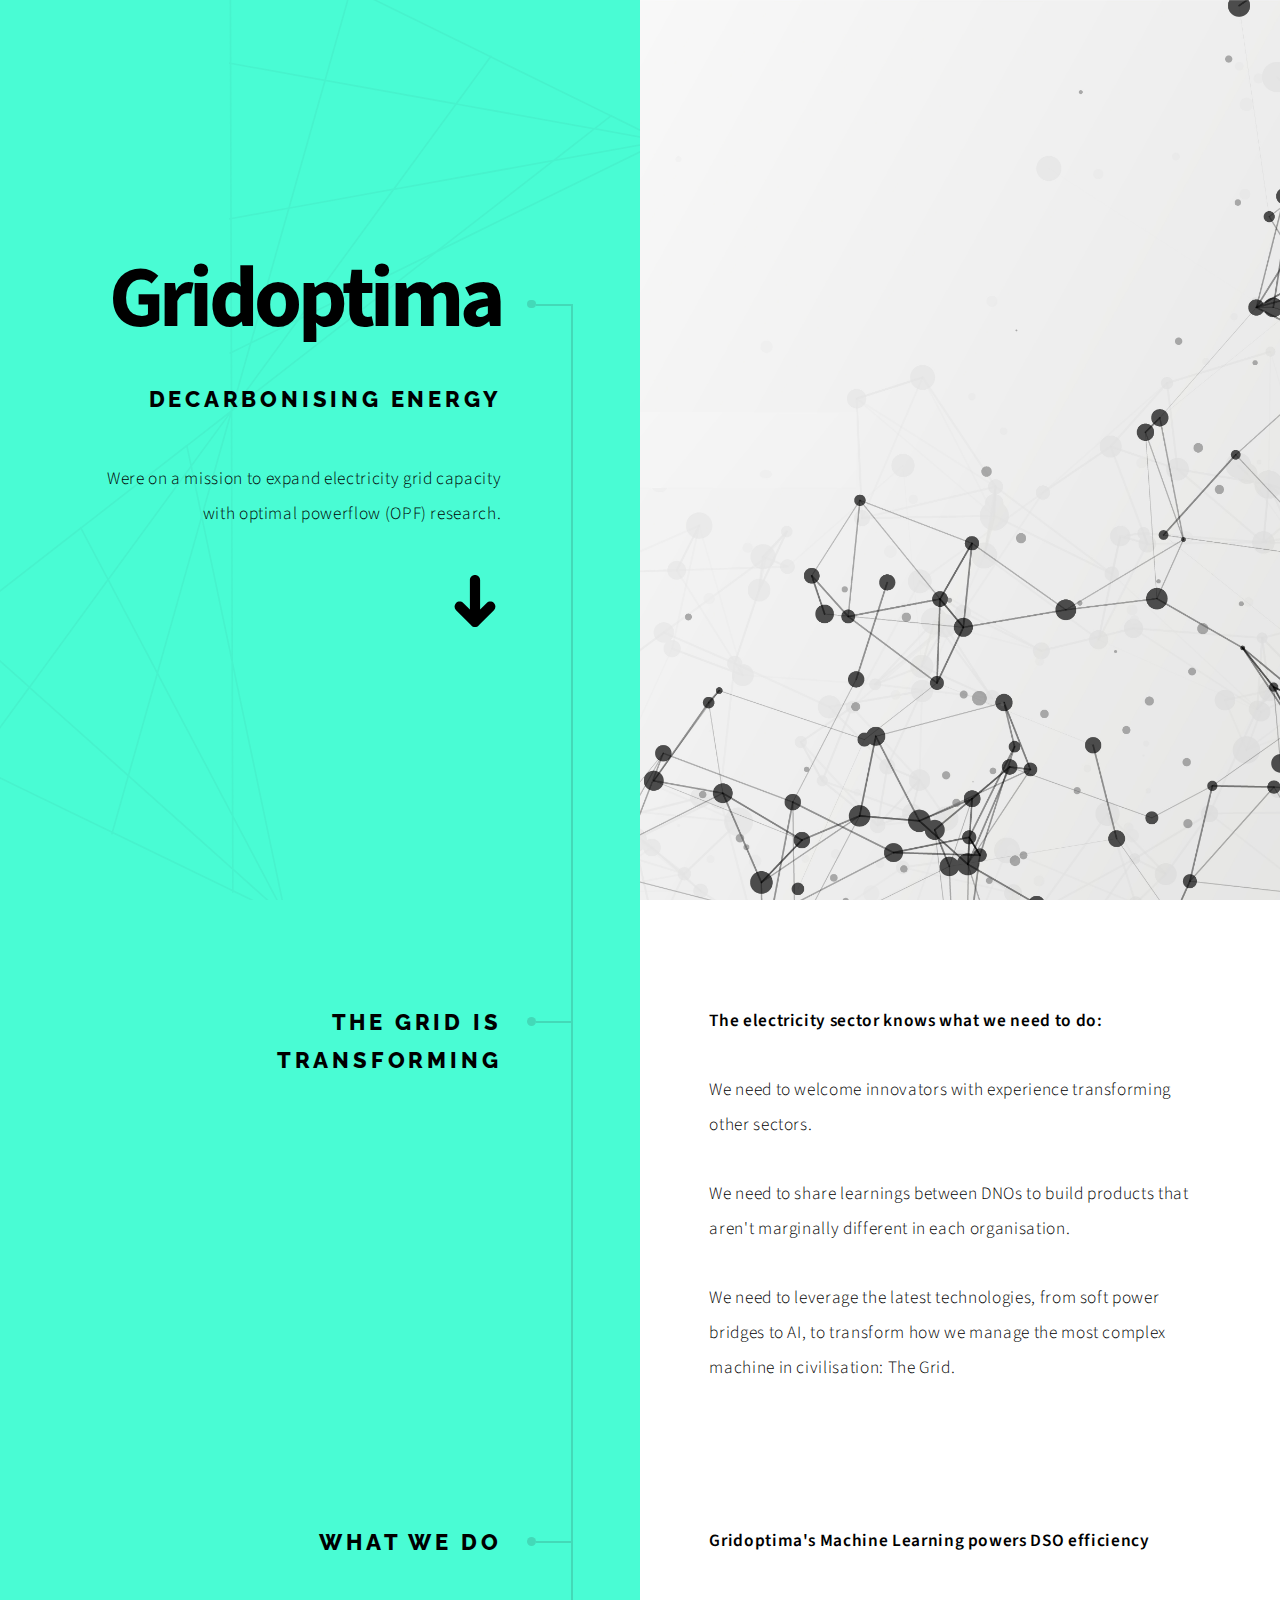
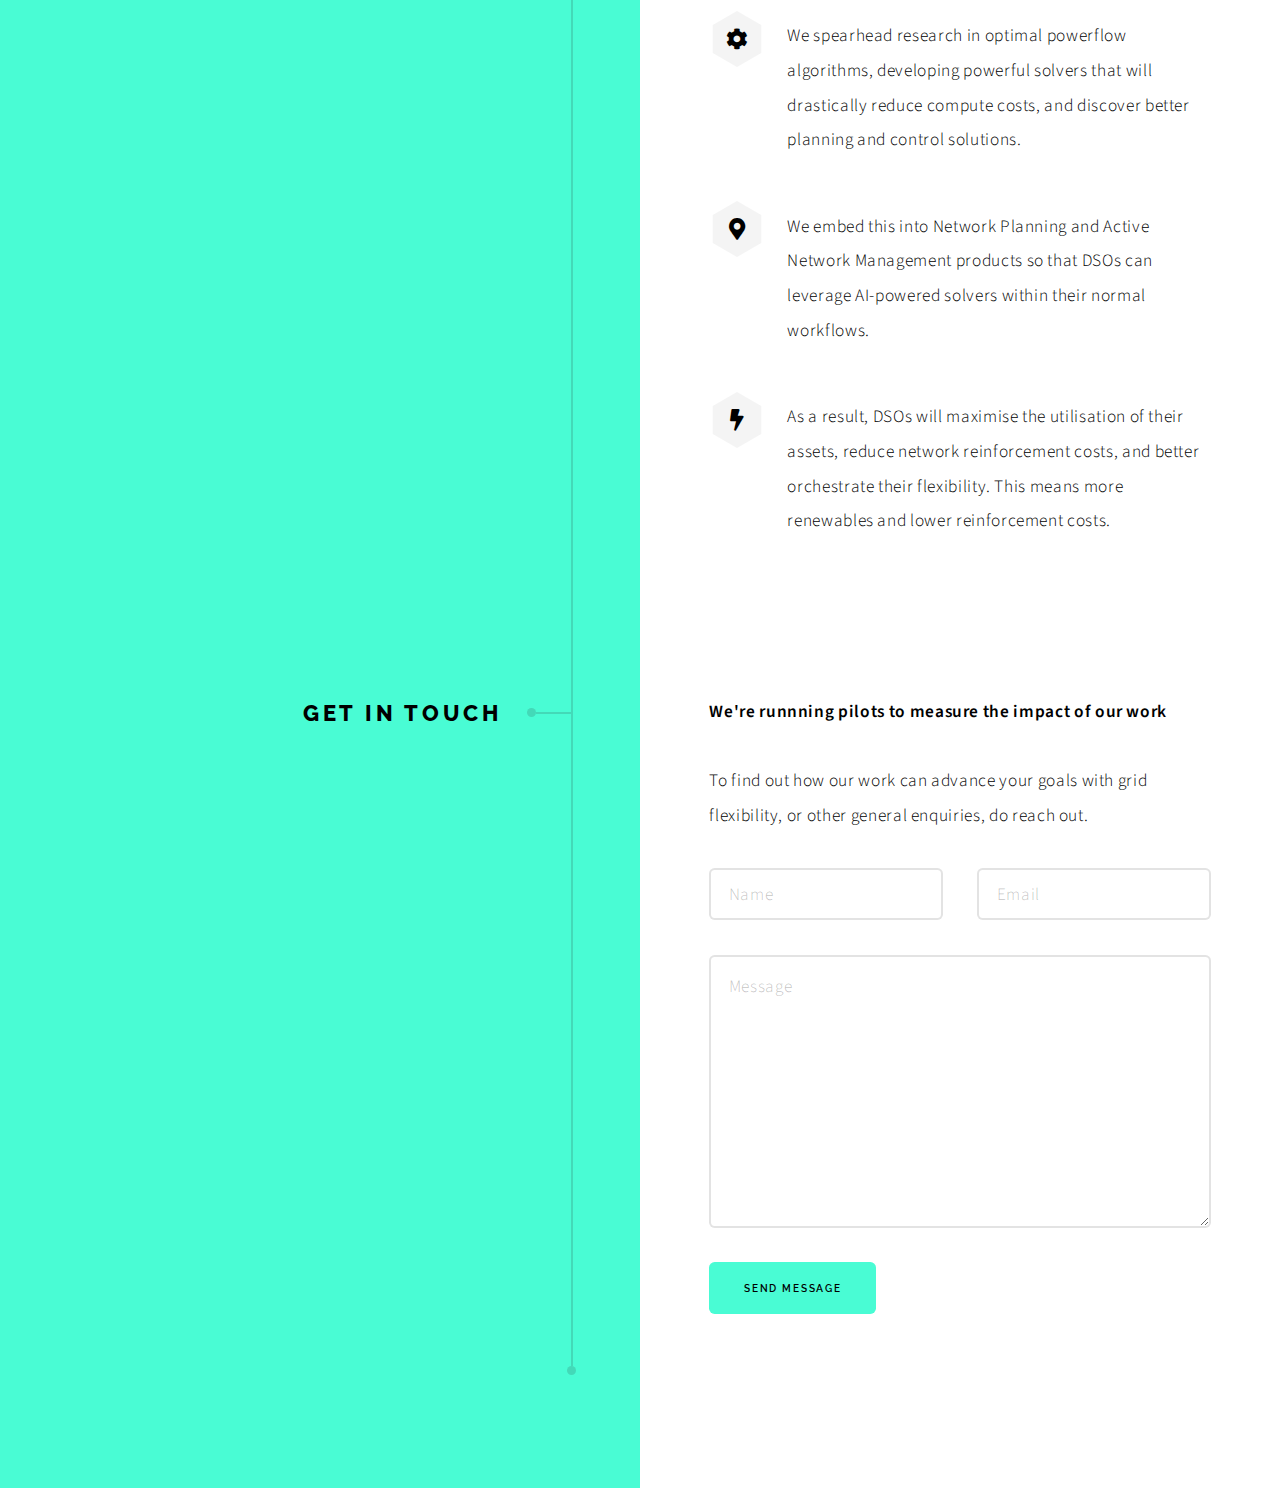
==== commit 443d6296: "polish the copy" ====
--- a/index.html
+++ b/index.html
@@ -23,8 +23,8 @@
 					<section class="intro">
 						<header>
 							<h1>Gridoptima   </h1>
-							<p>Accelerating the <br/>renewable energy transition</p>
-							<p>Were on a mission to expand grid capacity with optimal powerflow (OPF) research.</p>
+							<p style="font-size:1.25rem; font-weight:800;">Decarbonising energy</p>
+							<p>Were on a mission to expand electricity grid capacity with optimal powerflow (OPF) research.</p>
 							<ul class="actions">
 								<li><a href="#first" class="arrow scrolly"><span class="label">Next</span></a></li>
 							</ul>
@@ -37,31 +37,76 @@
 				<!-- Section -->
 					<section id="first">
 						<header>
-							<h2>We now know what kind of grid we need</h2>
-						</header>
-						<div class="content">
-							<p>DNOs are doing similar work in each organisation, when generalisable architectures can meet every networks' needs in one product.</p>
-							<p>DNOs will need significant advances in optimal powerflow algorithms as we start solving for 100x as many nodes in real time.</p>
-							<p>DNOs groundbreaking innovation projects need to be brought together to capture the full 25% increase in grid capacity.</p>
+							<h2>The grid is transforming</h2>
+						</header>
+						<div class="content">
+							<p><b>The electricity sector knows what we need to do:</b></p>
+							<p>We need to welcome innovators with experience transforming other sectors. </p>
+							<p>We need to share learnings between DNOs to build products that aren't marginally different in each organisation.</p>
+							<p>We need to leverage the latest technologies, from soft power bridges to AI, to transform how we manage the most complex machine in civilisation: The Grid.</p>
 						</div>
 					</section>
 
 				<!-- Section -->
 					<section>
 						<header>
-							<h2>Let's build the future</h2>
-						</header>
-						<div class="content">
+							<h2>What we do</h2>
+						</header>
+						<div class="content">
+							<p><b>Gridoptima's Machine Learning powers DSO efficiency</b></p>
 							<ul class="feature-icons">
-								<li class="icon solid fa-map-marker-alt" style="margin-top: 0px;">In the future, DSOs will meet changing demand - and production - in real time, with a different solution at every location.</li>
-								<li class="icon solid fa-cog">We'll have dashboards that monitor pre-programmed default protocols, with the ability to intervene with additional constraints.</li>
-								<li class="icon solid fa-bolt">As a result, grid capacity will increase by 25%, allowing us to defer some network upgrades until the end of their life, and connect additional DERs to the grid immediately.</li>
-								
+								<li class="icon solid fa-cog" style="margin-top: 0px;">We spearhead research in optimal powerflow algorithms, developing powerful solvers that will drastically reduce compute costs, and discover better planning and control solutions.</li>
+								<li class="icon solid fa-map-marker-alt">We embed this into Network Planning and Active Network Management products so that DSOs can leverage AI-powered solvers within their normal workflows.</li>
+								<li class="icon solid fa-bolt">As a result, DSOs will maximise the utilisation of their assets, reduce network reinforcement costs, and better orchestrate their flexibility. This means more renewables and lower reinforcement costs.</li>
 							</ul>
 						</div>
 					</section>
 
-				
+				<!-- Section -->
+					<section>
+						<header>
+							<h2>Get in touch</h2>
+						</header>
+						<div class="content">
+							<p><b>We're runnning pilots to measure the impact of our work</b></p>
+							<p>To find out how our work can advance your goals with grid flexibility, or other general enquiries, do reach out.</p>
+							<form name="contact" netlify>
+								<div class="fields">
+									<div class="field half">
+										<input type="text" name="name" id="name" placeholder="Name" />
+									</div>
+									<div class="field half">
+										<input type="email" name="email" id="email" placeholder="Email" />
+									</div>
+									<div class="field">
+										<textarea name="message" id="message" placeholder="Message" rows="7"></textarea>
+									</div>
+								</div>
+								<ul class="actions">
+									<li><input type="submit" value="Send Message" class="button primary" /></li>
+								</ul>
+							</form>
+						</div>
+						<footer>
+							<ul class="items">
+								<!-- <li>
+									<h3>Email</h3>
+									<a href="mailto:jerome@gridoptima.co.uk">jerome@gridoptima.co.uk</a>
+								</li> -->
+								<li>
+									<!-- <h3>Elsewhere</h3>
+									<ul class="icons"> -->
+										<!-- <li><a href="#" class="icon brands fa-twitter"><span class="label">Twitter</span></a></li>
+										<li><a href="#" class="icon brands fa-facebook-f"><span class="label">Facebook</span></a></li>
+										<li><a href="#" class="icon brands fa-instagram"><span class="label">Instagram</span></a></li> -->
+										<!-- <li><a href="#" class="icon brands fa-linkedin-in"><span class="label">LinkedIn</span></a></li>
+										<li><a href="#" class="icon brands fa-github"><span class="label">GitHub</span></a></li> -->
+										<!-- <li><a href="#" class="icon brands fa-codepen"><span class="label">Codepen</span></a></li> -->
+									</ul>
+								</li>
+							</ul>
+						</footer>
+					</section>
 
 				<!-- Section -->
 					<!-- <section>
@@ -345,50 +390,7 @@
 					</section>
 				-->
 
-				<!-- Section -->
-					<section>
-						<header>
-							<h2>Get in touch</h2>
-						</header>
-						<div class="content">
-							<p>To find out how our work can advance your goals with grid flexibility, please do reach out.</p>
-							<form>
-								<div class="fields">
-									<div class="field half">
-										<input type="text" name="name" id="name" placeholder="Name" />
-									</div>
-									<div class="field half">
-										<input type="email" name="email" id="email" placeholder="Email" />
-									</div>
-									<div class="field">
-										<textarea name="message" id="message" placeholder="Message" rows="7"></textarea>
-									</div>
-								</div>
-								<ul class="actions">
-									<li><input type="submit" value="Send Message" class="button primary" /></li>
-								</ul>
-							</form>
-						</div>
-						<footer>
-							<ul class="items">
-								<!-- <li>
-									<h3>Email</h3>
-									<a href="mailto:jerome@gridoptima.co.uk">jerome@gridoptima.co.uk</a>
-								</li> -->
-								<li>
-									<!-- <h3>Elsewhere</h3>
-									<ul class="icons"> -->
-										<!-- <li><a href="#" class="icon brands fa-twitter"><span class="label">Twitter</span></a></li>
-										<li><a href="#" class="icon brands fa-facebook-f"><span class="label">Facebook</span></a></li>
-										<li><a href="#" class="icon brands fa-instagram"><span class="label">Instagram</span></a></li> -->
-										<!-- <li><a href="#" class="icon brands fa-linkedin-in"><span class="label">LinkedIn</span></a></li>
-										<li><a href="#" class="icon brands fa-github"><span class="label">GitHub</span></a></li> -->
-										<!-- <li><a href="#" class="icon brands fa-codepen"><span class="label">Codepen</span></a></li> -->
-									</ul>
-								</li>
-							</ul>
-						</footer>
-					</section>
+				
 
 				<!-- Copyright -->
 					<!-- <div class="copyright">&copy; Untitled. All rights reserved. Design: <a href="https://html5up.net">HTML5 UP</a>.</div> -->
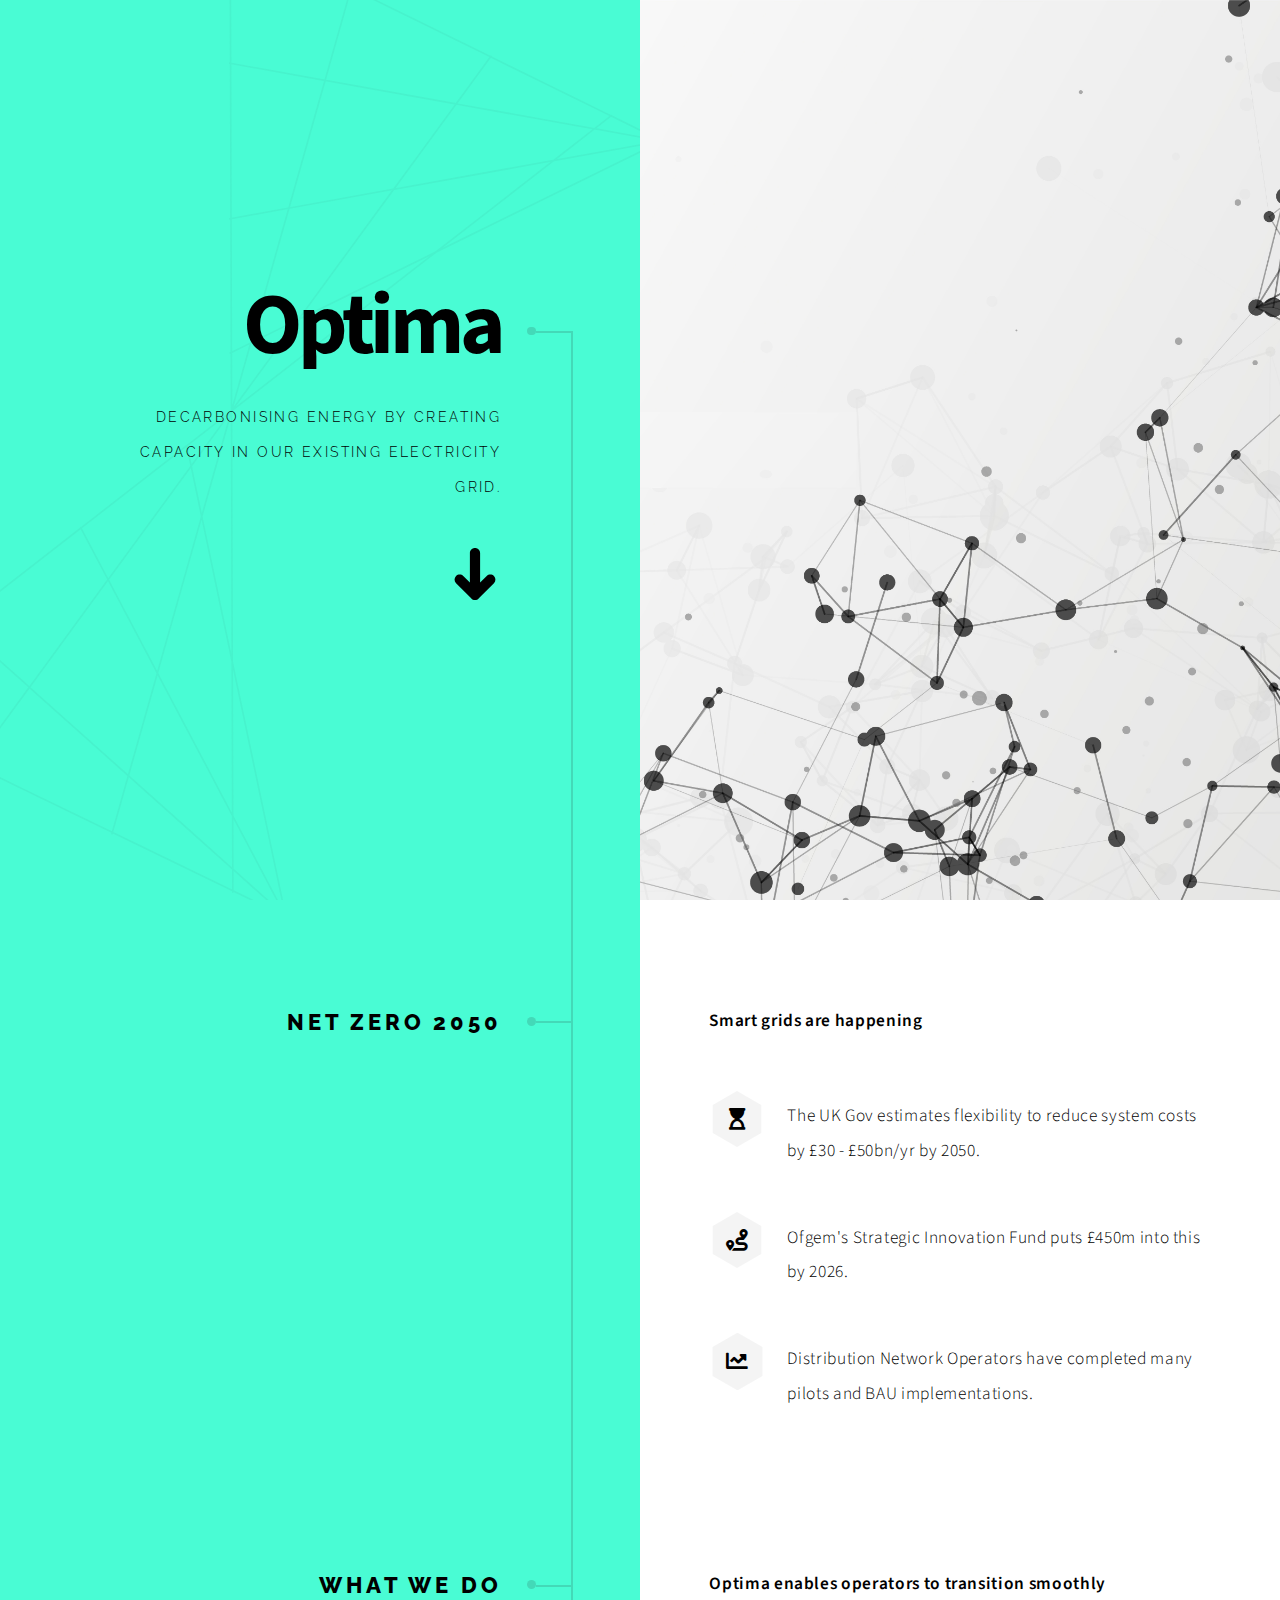
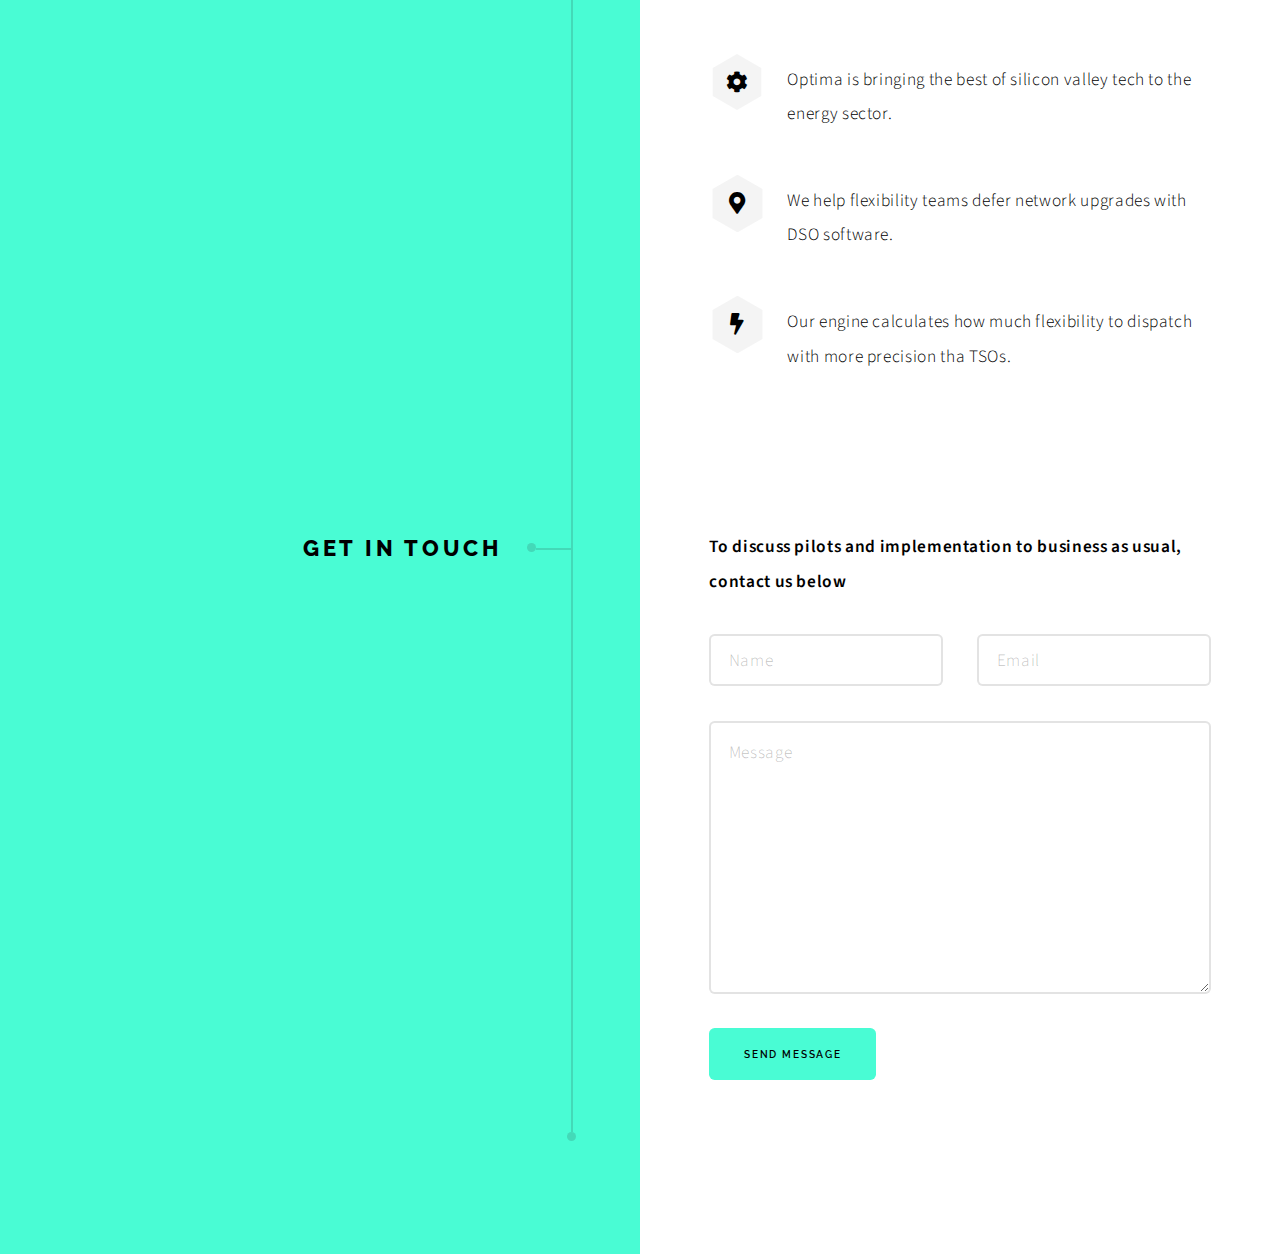
==== commit eddff6bf: "update copy" ====
--- a/index.html
+++ b/index.html
@@ -6,7 +6,7 @@
 -->
 <html>
 	<head>
-		<title>Gridoptima</title>
+		<title>Optima</title>
 		<meta charset="utf-8" />
 		<meta name="viewport" content="width=device-width, initial-scale=1, user-scalable=no" />
 		<meta name="description" content="" />
@@ -22,10 +22,9 @@
 				<!-- Intro -->
 					<section class="intro">
 						<header>
-							<h1>Gridoptima   </h1>
-							<p style="font-size:1.25rem; font-weight:800;">Decarbonising energy</p>
-							<p>Were on a mission to expand electricity grid capacity with optimal powerflow (OPF) research.</p>
-							<ul class="actions">
+							<h1>Optima</h1>
+							<p>Decarbonising energy by creating capacity in our existing electricity grid.</p>
+							<ul class="actions">	
 								<li><a href="#first" class="arrow scrolly"><span class="label">Next</span></a></li>
 							</ul>
 						</header>
@@ -37,13 +36,15 @@
 				<!-- Section -->
 					<section id="first">
 						<header>
-							<h2>The grid is transforming</h2>
-						</header>
-						<div class="content">
-							<p><b>The electricity sector knows what we need to do:</b></p>
-							<p>We need to welcome innovators with experience transforming other sectors. </p>
-							<p>We need to share learnings between DNOs to build products that aren't marginally different in each organisation.</p>
-							<p>We need to leverage the latest technologies, from soft power bridges to AI, to transform how we manage the most complex machine in civilisation: The Grid.</p>
+							<h2>Net zero 2050</h2>
+						</header>
+						<div class="content">
+							<p><b>Smart grids are happening</b></p>
+							<ul class="feature-icons">
+								<li class="icon solid fa-hourglass-start" style="margin-top: 0px;">The UK Gov estimates flexibility to reduce system costs by £30 - £50bn/yr by 2050.</li>
+								<li class="icon solid fa-route">Ofgem's Strategic Innovation Fund puts £450m into this by 2026.</li>
+								<li class="icon solid fa-chart-line">Distribution Network Operators have completed many pilots and BAU implementations.</li>
+							</ul>
 						</div>
 					</section>
 
@@ -53,11 +54,15 @@
 							<h2>What we do</h2>
 						</header>
 						<div class="content">
-							<p><b>Gridoptima's Machine Learning powers DSO efficiency</b></p>
+							<p><b>Optima enables operators to transition smoothly</b></p>
 							<ul class="feature-icons">
-								<li class="icon solid fa-cog" style="margin-top: 0px;">We spearhead research in optimal powerflow algorithms, developing powerful solvers that will drastically reduce compute costs, and discover better planning and control solutions.</li>
+								<li class="icon solid fa-cog" style="margin-top: 0px;">Optima is bringing the best of silicon valley tech to the energy sector. </li>
+								<li class="icon solid fa-map-marker-alt">We help flexibility teams defer network upgrades with DSO software.</li>
+								<li class="icon solid fa-bolt">Our engine calculates how much flexibility to dispatch with more precision tha TSOs.</li>
+								<!-- Rolling out new sensors, Trialling and refining processes for rolling out new hardware, Ingest new data sources, Edit fields and calculations in ERP systems, Algorithms and calculation engines, Way to post dispatch requests, Defining APIs, endpoints and interfaces, Integrate with DERMS, Design rules for DERMS response, Design new Flex products, Modelling and simulating different scenarios as things change, 3 pillars are:, 	Connection planning, 	Modelling, 	Real-time control, 		New flex products, 		Algorithm design and objective functions -->
+								<!-- <li class="icon solid fa-cog" style="margin-top: 0px;">We spearhead research in optimal powerflow algorithms, developing powerful solvers that will drastically reduce compute costs, and discover better planning and control solutions.</li>
 								<li class="icon solid fa-map-marker-alt">We embed this into Network Planning and Active Network Management products so that DSOs can leverage AI-powered solvers within their normal workflows.</li>
-								<li class="icon solid fa-bolt">As a result, DSOs will maximise the utilisation of their assets, reduce network reinforcement costs, and better orchestrate their flexibility. This means more renewables and lower reinforcement costs.</li>
+								<li class="icon solid fa-bolt">As a result, DSOs will maximise the utilisation of their assets, reduce network reinforcement costs, and better orchestrate their flexibility. This means more renewables and lower reinforcement costs.</li> -->
 							</ul>
 						</div>
 					</section>
@@ -68,8 +73,7 @@
 							<h2>Get in touch</h2>
 						</header>
 						<div class="content">
-							<p><b>We're runnning pilots to measure the impact of our work</b></p>
-							<p>To find out how our work can advance your goals with grid flexibility, or other general enquiries, do reach out.</p>
+							<p><b>To discuss pilots and implementation to business as usual, contact us below</b></p>
 							<form name="contact" netlify>
 								<div class="fields">
 									<div class="field half">
